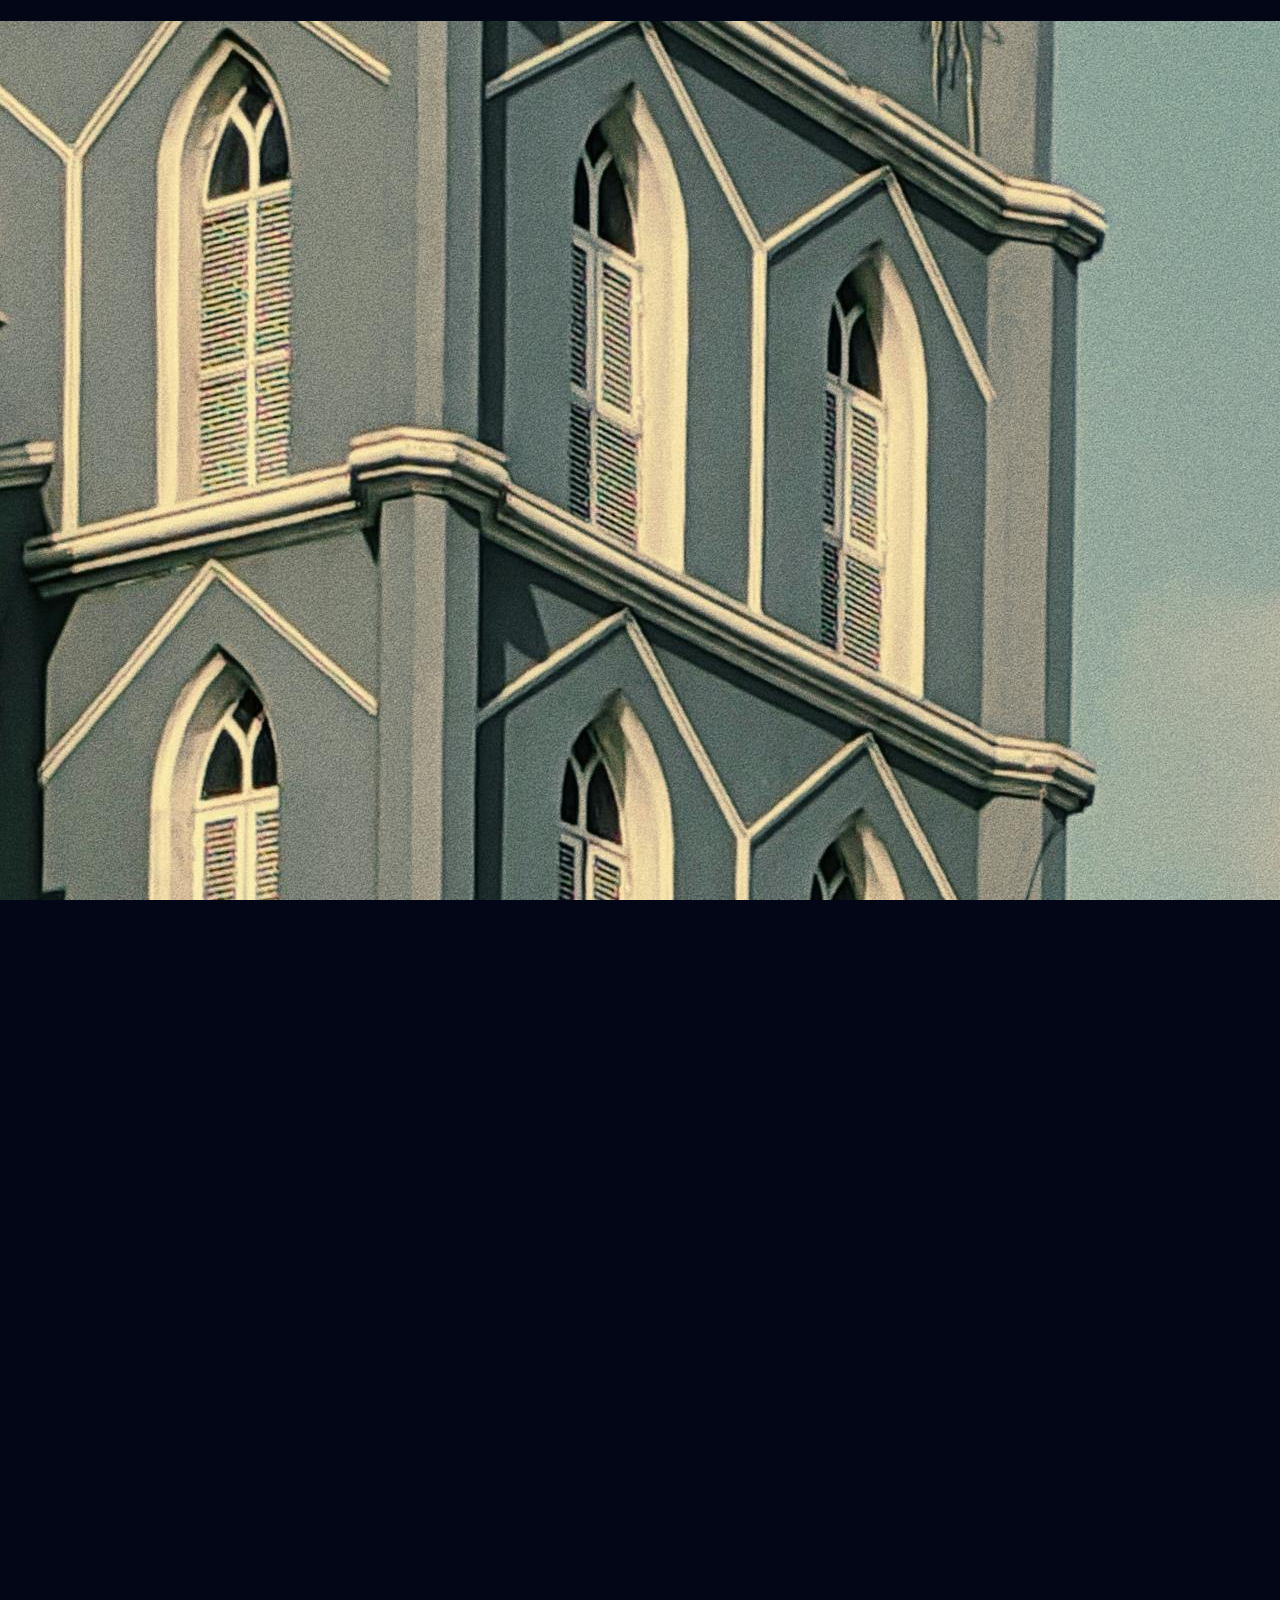
==== index.html @ f5478f6b "initial" ====
<!doctype html>
<html lang="en">
  <head>
    <meta charset="UTF-8" />
    <meta name="viewport" content="width=device-width, initial-scale=1.0" />
    <title>Lagos to Muncie and Back — The Builders Scholarship</title>
    <script src="https://aframe.io/releases/1.7.0/aframe.min.js"></script>
    <link rel="prefetch" href="portfolio/portfolio.html" />
    <link rel="prefetch" href="data.json" as="fetch" crossorigin="anonymous" />
    <link rel="stylesheet" href="home.css" />
  </head>
  <body>
    <div id="cloudTransition" class="cloud-transition" aria-hidden="true">
      <div class="cloud cloud-a"></div>
      <div class="cloud cloud-b"></div>
      <div class="cloud cloud-c"></div>
      <div class="cloud cloud-d"></div>
      <div class="cloud cloud-e"></div>
      <div class="cloud cloud-f"></div>
      <div class="transition-copy">
        <span>Crossing Into The Museum</span>
      </div>
    </div>

    <script>
      AFRAME.registerComponent("portal-interaction", {
        schema: {
          targetUrl: { type: "string", default: "portfolio/portfolio.html" },
          transitionSelector: { type: "string", default: "#cloudTransition" },
          ambientAudioSelector: { type: "string", default: "#ambientSound" },
        },

        init: function () {
          const el = this.el;

          this.isTransitioning = false;
          this.cloudTransition = document.querySelector(
            this.data.transitionSelector,
          );
          this.ambientAudio = document.querySelector(
            this.data.ambientAudioSelector,
          );

          this.hitbox = el.querySelector("#portalHitbox");
          this.borderPlane = el.querySelector("#portalBorderPlane");
          this.corePlane = el.querySelector("#portalCorePlane");
          this.imagePlane = el.querySelector("#portalImagePlane");

          this.prefetchMuseum();

          this.onMouseEnter = this.onMouseEnter.bind(this);
          this.onMouseLeave = this.onMouseLeave.bind(this);
          this.onClick = this.onClick.bind(this);

          if (this.hitbox) {
            this.hitbox.addEventListener("mouseenter", this.onMouseEnter);
            this.hitbox.addEventListener("mouseleave", this.onMouseLeave);
            this.hitbox.addEventListener("click", this.onClick);
          }

          el.addEventListener("click", this.onClick);
        },

        remove: function () {
          if (this.hitbox) {
            this.hitbox.removeEventListener("mouseenter", this.onMouseEnter);
            this.hitbox.removeEventListener("mouseleave", this.onMouseLeave);
            this.hitbox.removeEventListener("click", this.onClick);
          }

          this.el.removeEventListener("click", this.onClick);
        },

        prefetchMuseum: function () {
          fetch(this.data.targetUrl, { credentials: "same-origin" }).catch(
            () => {},
          );
          fetch("data.json", { credentials: "same-origin" }).catch(() => {});
        },

        onMouseEnter: function () {
          this.syncPortalHover(true);
        },

        onMouseLeave: function () {
          if (!this.isTransitioning) {
            this.syncPortalHover(false);
          }
        },

        onClick: function () {
          this.activatePortal();
        },

        syncPortalHover: function (isHovered) {
          this.el.setAttribute("scale", isHovered ? "1.06 1.06 1.06" : "1 1 1");

          if (this.imagePlane) {
            this.imagePlane.setAttribute(
              "material",
              "opacity",
              isHovered ? 0.82 : 0,
            );
          }

          if (this.corePlane) {
            this.corePlane.setAttribute(
              "material",
              "emissiveIntensity",
              isHovered ? 0.65 : 0.35,
            );
          }

          if (this.borderPlane) {
            this.borderPlane.setAttribute(
              "material",
              "emissiveIntensity",
              isHovered ? 0.75 : 0.35,
            );
          }
        },

        fadeAmbientOut: function (duration = 900) {
          if (!this.ambientAudio) {
            return;
          }

          const startVolume = this.ambientAudio.volume || 0.3;
          const startTime = performance.now();

          const step = (now) => {
            const progress = Math.min((now - startTime) / duration, 1);
            this.ambientAudio.volume = startVolume * (1 - progress);

            if (progress < 1) {
              requestAnimationFrame(step);
              return;
            }

            this.ambientAudio.pause();
          };

          requestAnimationFrame(step);
        },

        activatePortal: function () {
          if (this.isTransitioning) {
            return;
          }

          this.isTransitioning = true;
          this.syncPortalHover(true);
          this.el.setAttribute("animation__float", "pause");

          if (this.cloudTransition) {
            this.cloudTransition.classList.add("is-active");
          }

          this.fadeAmbientOut();

          setTimeout(() => {
            window.location.href = this.data.targetUrl;
          }, 3350);
        },
      });
    </script>

    <a-scene background="color: #020617" renderer="colorManagement: true">
      <a-assets>
        <img id="lagosPanorama" src="assets/images/sky1.jpg"  alt=""/>
        <img
          id="portalMuseumImage"
          src="assets/images/lagos-close-detail.jpg"
          crossorigin="anonymous"
         alt=""/>
        <audio
          id="ambientSound"
          src="assets/audio/ambient/dayOne.mp3"
          preload="auto"
          loop
        ></audio>
      </a-assets>

      <a-sky src="#lagosPanorama"></a-sky>

      <a-entity
        id="ambientEntity"
        sound="src: #ambientSound; autoplay: true; loop: true; volume: 0.3"
      ></a-entity>

      <a-light type="ambient" intensity="0.95" color="#d9efff"></a-light>
      <a-light
        type="directional"
        intensity="0.55"
        color="#9ad9ff"
        position="-2 4 1"
      ></a-light>

      <a-entity
        id="portalEntity"
        portal-interaction="targetUrl: portfolio/portfolio.html"
        position="0 2 -5"
        animation__float="property: position; from: 0 2 -3.5; to: 0 2.08 -3.5; dur: 3400; easing: easeInOutSine; dir: alternate; loop: true"
      >
        <a-plane
          id="portalBorderPlane"
          width="1.8"
          height="2.9"
          position="0 0 0.02"
          material="color: #9fe4ff; transparent: true; opacity: 0.12; emissive: #8fe8ff; emissiveIntensity: 0.35"
        ></a-plane>

        <a-plane
          id="portalCorePlane"
          width="1.46"
          height="2.54"
          position="0 0 0.05"
          material="color: #081a2a; transparent: true; opacity: 0.32; emissive: #67e8f9; emissiveIntensity: 0.35"
        ></a-plane>

        <a-plane
          id="portalImagePlane"
          width="1.3"
          height="2.35"
          position="0 0 0.07"
          material="src: #portalMuseumImage; shader: flat; transparent: true; opacity: 0; emissive: #cffafe; emissiveIntensity: 0.08"
        ></a-plane>

        <a-entity position="0 0 0.085" scale="1 1.28 1" rotation="0 0 0">
          <a-entity
            geometry="primitive: ring; radiusInner: 0.62; radiusOuter: 0.70"
            material="color: #7dd3fc; transparent: true; opacity: 0.35; side: double"
            animation__rippleScale1="property: scale; from: 0.92 0.92 0.92; to: 1.1 1.1 1.1; dur: 2800; easing: easeOutQuad; loop: true"
            animation__rippleOpacity1="property: material.opacity; from: 0.35; to: 0; dur: 2800; easing: easeOutQuad; loop: true"
          ></a-entity>

          <a-entity
            geometry="primitive: ring; radiusInner: 0.62; radiusOuter: 0.70"
            material="color: #7dd3fc; transparent: true; opacity: 0.35; side: double"
            animation__rippleScale2="property: scale; from: 0.92 0.92 0.92; to: 1.1 1.1 1.1; dur: 2800; easing: easeOutQuad; delay: 1200; loop: true"
            animation__rippleOpacity2="property: material.opacity; from: 0.35; to: 0; dur: 2800; easing: easeOutQuad; delay: 1200; loop: true"
          ></a-entity>
        </a-entity>

        <a-plane
          id="portalHitbox"
          class="clickable"
          width="1.3"
          height="2.35"
          position="0 0 0.06"
          material="transparent: true; opacity: 0.001"
        ></a-plane>

        <a-entity
          id="portalLabel3d"
          position="0 -1.85 0.12"
          scale="1.4 1.4 1.4"
        >
          <a-text
            value="Portfolio Museum"
            position="0 0 0"
            align="center"
            color="#ecfeff"
            width="2.9"
            lineHeight="55"
            material="emissive: #cffafe; emissiveIntensity: 0.6"
            shader="msdf"
            font="https://raw.githubusercontent.com/etiennepinchon/aframe-fonts/master/fonts/cormorantgaramond/CormorantGaramond-Regular.json"
            font-image="https://raw.githubusercontent.com/etiennepinchon/aframe-fonts/master/fonts/cormorantgaramond/CormorantGaramond-Regular.png"
          ></a-text>

          <a-text
            value="Enter Portal"
            position="0 -0.38 0"
            align="center"
            color="#cffafe"
            width="2.1"
            lineHeight="55"
            material="emissive: #cffafe; emissiveIntensity: 0.28"
            shader="msdf"
            font="https://raw.githubusercontent.com/etiennepinchon/aframe-fonts/master/fonts/cormorantgaramond/CormorantGaramond-Regular.json"
            font-image="https://raw.githubusercontent.com/etiennepinchon/aframe-fonts/master/fonts/cormorantgaramond/CormorantGaramond-Regular.png"
          ></a-text>
        </a-entity>
      </a-entity>

      <a-entity id="rig" position="0 0 2">
        <a-camera wasd-controls look-controls position="0 1.6 0">
          <a-cursor
            fuse="true"
            fuse-timeout="1100"
            color="#d4a24f"
            raycaster="objects: .clickable"
          ></a-cursor>
        </a-camera>
      </a-entity>
      <a-entity
        id="leftController"
        laser-controls="hand: left"
        raycaster="objects: .clickable; far: 12"
        line="color: #cffafe; opacity: 0.85"
      ></a-entity>

      <a-entity
        id="rightController"
        laser-controls="hand: right"
        raycaster="objects: .clickable; far: 12"
        line="color: #cffafe; opacity: 0.85"
      ></a-entity>
    </a-scene>
  </body>
</html>
---- home.css ----
@import url("https://fonts.googleapis.com/css2?family=Cormorant+Garamond:wght@400;500;600&family=DM+Mono:wght@400;500&display=swap");

:root {
  --portal-width: min(28vw, 250px);
  --portal-height: min(42vw, 420px);
  --portal-glow: rgba(120, 220, 255, 0.42);
  --portal-edge: rgba(255, 255, 255, 0.34);
  --portal-text: #ecfeff;
  --cloud-bg: rgba(6, 10, 18, 0.88);
}

html,
body {
  margin: 0;
  width: 100%;
  height: 100%;
  overflow: hidden;
  font-family: "DM Mono", monospace;
  background: #020617;
}

.portal-ui {
  position: fixed;
  left: 50%;
  top: 48%;
  z-index: 12;
  transform: translate(-50%, -50%);
  pointer-events: none;
  visibility: hidden;
  transition:
    opacity 240ms ease,
    transform 560ms ease;
}

.portal-ui.is-leaving {
  opacity: 0;
  transform: translate(-50%, -50%) scale(0.92);
}

.portal-button {
  position: relative;
  width: var(--portal-width);
  height: var(--portal-height);
  border: 1px solid var(--portal-edge);
  border-radius: 15px;
  background:
    radial-gradient(
      circle at 32% 18%,
      rgba(255, 255, 255, 0.38),
      transparent 18%
    ),
    radial-gradient(
      circle at 68% 72%,
      rgba(66, 153, 225, 0.24),
      transparent 26%
    ),
    linear-gradient(
      155deg,
      rgba(255, 255, 255, 0.24),
      rgba(255, 255, 255, 0.06) 34%,
      rgba(15, 23, 42, 0.22) 100%
    );
  box-shadow:
    0 0 0 1px rgba(255, 255, 255, 0.08) inset,
    0 20px 80px rgba(8, 145, 178, 0.22),
    0 0 120px var(--portal-glow);
  backdrop-filter: blur(18px) saturate(160%);
  -webkit-backdrop-filter: blur(18px) saturate(160%);
  cursor: pointer;
  pointer-events: auto;
  overflow: hidden;
  transform-style: preserve-3d;
  transition:
    transform 220ms ease,
    box-shadow 220ms ease,
    border-color 220ms ease;
  animation: portalFloat 3.4s ease-in-out infinite;
}

.portal-button::before,
.portal-button::after {
  content: "";
  position: absolute;
  inset: 8%;
  border-radius: 12px;
}

.portal-button::before {
  background:
    radial-gradient(
      circle at 30% 18%,
      rgba(255, 255, 255, 0.34),
      transparent 18%
    ),
    radial-gradient(
      circle at 68% 34%,
      rgba(103, 232, 249, 0.18),
      transparent 24%
    ),
    radial-gradient(
      circle at 52% 78%,
      rgba(56, 189, 248, 0.24),
      transparent 30%
    );
  filter: blur(2px);
  animation: liquidShift 6s linear infinite;
}

.portal-button::after {
  inset: 3.5%;
  border-radius: 12px;
  border: 1px solid rgba(255, 255, 255, 0.28);
  box-shadow:
    0 0 0 1px rgba(255, 255, 255, 0.08) inset,
    0 0 26px rgba(103, 232, 249, 0.32);
}

.portal-core {
  position: absolute;
  inset: 14%;
  display: grid;
  place-items: center;
  border-radius: 10px;
  background:
    radial-gradient(
      circle at 50% 18%,
      rgba(255, 255, 255, 0.24),
      transparent 18%
    ),
    radial-gradient(
      circle at 50% 50%,
      rgba(14, 165, 233, 0.2),
      transparent 48%
    ),
    rgba(8, 18, 34, 0.28);
  box-shadow:
    0 0 0 1px rgba(255, 255, 255, 0.1) inset,
    0 0 40px rgba(103, 232, 249, 0.22);
}

.portal-image {
  position: absolute;
  inset: 10%;
  border-radius: 10px;
  background-image: url("https://picsum.photos/420/720");
  background-position: center;
  background-size: cover;
  opacity: 0;
  transform: scale(0.94);
  filter: saturate(1.08) contrast(1.04);
  mix-blend-mode: screen;
  transition:
    opacity 220ms ease,
    transform 220ms ease;
}

.portal-ripple,
.portal-ripple::before,
.portal-ripple::after {
  position: absolute;
  inset: 0;
  border-radius: 15px;
}

.portal-ripple {
  border: 1px solid rgba(255, 255, 255, 0.18);
}

.portal-ripple::before,
.portal-ripple::after {
  content: "";
  border: 1px solid rgba(125, 211, 252, 0.3);
  animation: ripplePulse 2.8s ease-out infinite;
}

.portal-ripple::after {
  animation-delay: 1.2s;
}

.portal-label {
  position: absolute;
  left: 50%;
  top: calc(100% + 18px);
  transform: translateX(-50%);
  color: var(--portal-text);
  text-align: center;
  text-shadow: 0 8px 40px rgba(8, 145, 178, 0.4);
  pointer-events: none;
}

.portal-label strong {
  display: block;
  font-family: "Cormorant Garamond", serif;
  font-size: 1.4rem;
  font-weight: 500;
  letter-spacing: 0.04em;
}

.portal-label span {
  display: block;
  margin-top: 0.35rem;
  font-size: 0.74rem;
  letter-spacing: 0.22em;
  text-transform: uppercase;
  opacity: 0.78;
}

.portal-button.is-hovered {
  transform: scale(1.06);
  border-color: rgba(255, 255, 255, 0.48);
  box-shadow:
    0 0 0 1px rgba(255, 255, 255, 0.12) inset,
    0 26px 110px rgba(8, 145, 178, 0.34),
    0 0 160px rgba(125, 211, 252, 0.56);
}

.portal-button.is-hovered .portal-image {
  opacity: 0.8;
  transform: scale(1);
}

.portal-button.is-hovered .portal-core {
  background:
    linear-gradient(180deg, rgba(255, 255, 255, 0.16), rgba(8, 18, 34, 0.12)),
    rgba(8, 18, 34, 0.08);
}

.portal-button.is-active {
  transform: scale(0.97);
}

.cloud-transition {
  position: fixed;
  inset: 0;
  z-index: 20;
  opacity: 0;
  pointer-events: none;
  background:
    radial-gradient(
      circle at center,
      rgba(154, 227, 255, 0.06),
      transparent 30%
    ),
    linear-gradient(180deg, rgba(2, 6, 23, 0.12), var(--cloud-bg));
  transition: opacity 780ms ease;
}

.cloud-transition.is-active {
  opacity: 1;
}

.cloud {
  position: absolute;
  border-radius: 999px;
  background: radial-gradient(
    circle at 30% 40%,
    rgba(255, 255, 255, 0.92),
    rgba(208, 239, 255, 0.72) 50%,
    rgba(144, 205, 244, 0.12) 72%,
    transparent 78%
  );
  filter: blur(16px);
  transform: scale(0.2);
  opacity: 0;
}

.cloud-transition.is-active .cloud {
  opacity: 1;
  animation: cloudBurst 1.15s cubic-bezier(0.2, 0.8, 0.2, 1) forwards;
}

.cloud-a {
  left: 46%;
  top: 44%;
  width: 240px;
  height: 160px;
}

.cloud-b {
  left: 39%;
  top: 39%;
  width: 340px;
  height: 210px;
  animation-delay: 70ms;
}

.cloud-c {
  left: 52%;
  top: 40%;
  width: 320px;
  height: 210px;
  animation-delay: 100ms;
}

.cloud-d {
  left: 36%;
  top: 50%;
  width: 370px;
  height: 230px;
  animation-delay: 130ms;
}

.cloud-e {
  left: 51%;
  top: 52%;
  width: 390px;
  height: 240px;
  animation-delay: 170ms;
}

.cloud-f {
  left: 43%;
  top: 33%;
  width: 280px;
  height: 170px;
  animation-delay: 210ms;
}

.transition-copy {
  position: absolute;
  inset: auto 0 10%;
  text-align: center;
  color: rgba(244, 250, 255, 0.8);
  font-size: 0.72rem;
  letter-spacing: 0.24em;
  text-transform: uppercase;
  opacity: 0;
  transition: opacity 360ms ease 320ms;
}

.cloud-transition.is-active .transition-copy {
  opacity: 1;
}

@keyframes portalFloat {
  0%,
  100% {
    translate: 0 0;
  }
  50% {
    translate: 0 -10px;
  }
}

@keyframes liquidShift {
  0% {
    transform: rotate(0deg) scale(1);
  }
  50% {
    transform: rotate(180deg) scale(1.06);
  }
  100% {
    transform: rotate(360deg) scale(1);
  }
}

@keyframes ripplePulse {
  0% {
    transform: scale(0.72);
    opacity: 0.7;
  }
  100% {
    transform: scale(1.18);
    opacity: 0;
  }
}

@keyframes cloudBurst {
  0% {
    transform: translate3d(0, 0, 0) scale(0.2);
    opacity: 0;
  }
  20% {
    opacity: 0.95;
  }
  100% {
    transform: translate3d(
        calc(var(--tx, 0) * 1px),
        calc(var(--ty, 0) * 1px),
        0
      )
      scale(6);
    opacity: 0.94;
  }
}

.cloud-a {
  --tx: -8;
  --ty: -14;
}

.cloud-b {
  --tx: -38;
  --ty: -28;
}

.cloud-c {
  --tx: 36;
  --ty: -24;
}

.cloud-d {
  --tx: -44;
  --ty: 18;
}

.cloud-e {
  --tx: 42;
  --ty: 22;
}

.cloud-f {
  --tx: 6;
  --ty: -34;
}

@media (max-width: 900px) {
  :root {
    --portal-width: min(52vw, 220px);
    --portal-height: min(82vw, 360px);
  }

  .portal-label strong {
    font-size: 1.2rem;
  }
}
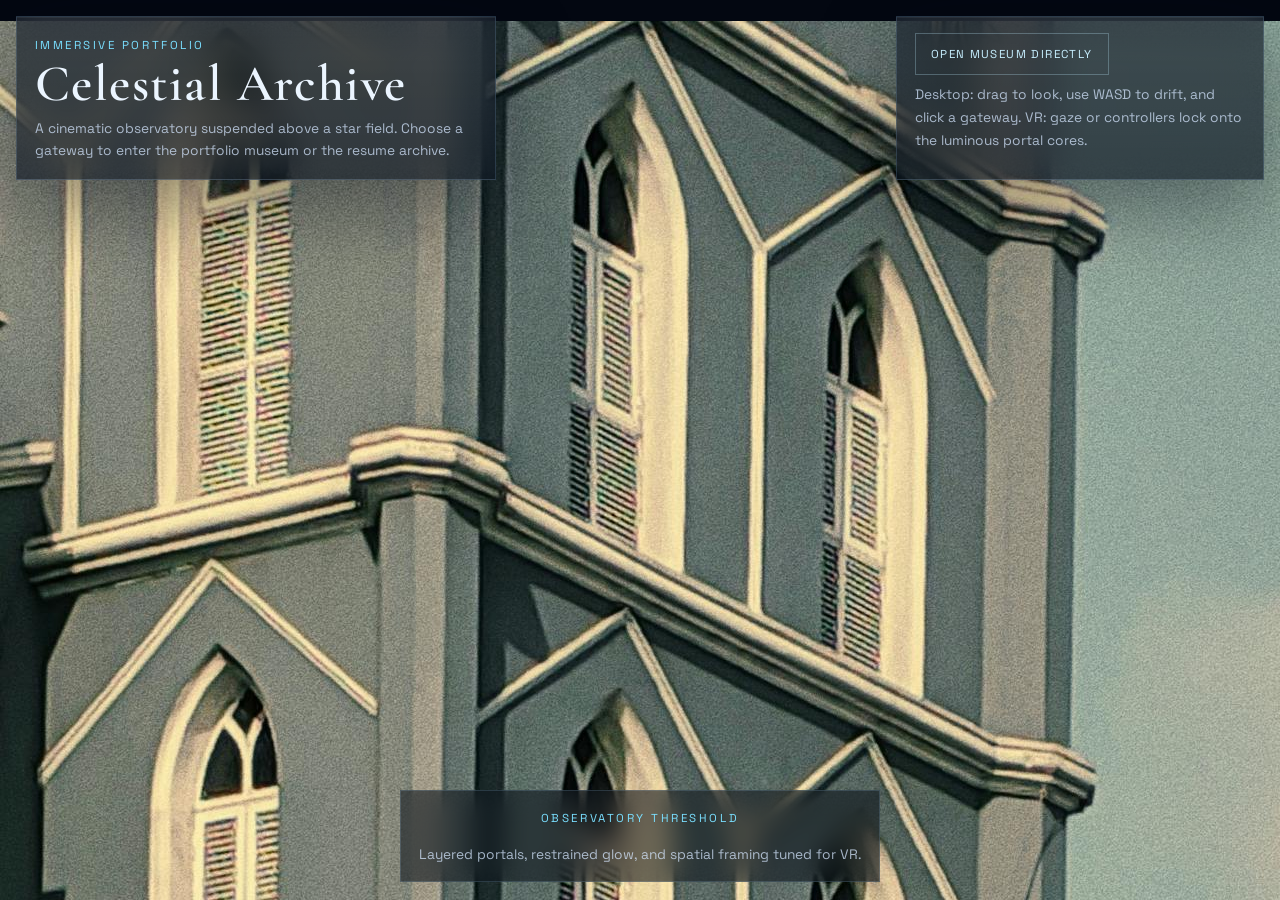
==== commit 02b0ada5: "second update" ====
--- a/index.html
+++ b/index.html
@@ -3,50 +3,83 @@
   <head>
     <meta charset="UTF-8" />
     <meta name="viewport" content="width=device-width, initial-scale=1.0" />
-    <title>Lagos to Muncie and Back — The Builders Scholarship</title>
+    <title>Celestial Archive Portal</title>
     <script src="https://aframe.io/releases/1.7.0/aframe.min.js"></script>
     <link rel="prefetch" href="portfolio/portfolio.html" />
+    <link rel="prefetch" href="resume/resume.html" />
     <link rel="prefetch" href="data.json" as="fetch" crossorigin="anonymous" />
+    <link
+      rel="prefetch"
+      href="resume/resume-data.json"
+      as="fetch"
+      crossorigin="anonymous"
+    />
     <link rel="stylesheet" href="home.css" />
   </head>
   <body>
-    <div id="cloudTransition" class="cloud-transition" aria-hidden="true">
-      <div class="cloud cloud-a"></div>
-      <div class="cloud cloud-b"></div>
-      <div class="cloud cloud-c"></div>
-      <div class="cloud cloud-d"></div>
-      <div class="cloud cloud-e"></div>
-      <div class="cloud cloud-f"></div>
-      <div class="transition-copy">
-        <span>Crossing Into The Museum</span>
+    <div id="nebulaTransition" class="nebula-transition" aria-hidden="true">
+      <div class="nebula-cloud cloud-a"></div>
+      <div class="nebula-cloud cloud-b"></div>
+      <div class="nebula-cloud cloud-c"></div>
+      <div class="nebula-cloud cloud-d"></div>
+      <div class="nebula-cloud cloud-e"></div>
+      <div class="nebula-copy">
+        <span>Threshold Engaged</span>
+        <p>Crossing into the archive.</p>
       </div>
+    </div>
+
+    <div class="hud">
+      <div class="glass-panel brand-panel">
+        <span class="eyebrow">Immersive Portfolio</span>
+        <h1>Celestial Archive</h1>
+        <p>
+          A cinematic observatory suspended above a star field. Choose a
+          gateway to enter the portfolio museum or the resume archive.
+        </p>
+      </div>
+
+      <div class="glass-panel guide-panel">
+        <a class="ghost-link" href="portfolio/portfolio.html">Open museum directly</a>
+        <p>
+          Desktop: drag to look, use WASD to drift, and click a gateway. VR:
+          gaze or controllers lock onto the luminous portal cores.
+        </p>
+      </div>
+    </div>
+
+    <div class="scene-note">
+      <span class="eyebrow">Observatory Threshold</span>
+      <p>Layered portals, restrained glow, and spatial framing tuned for VR.</p>
     </div>
 
     <script>
       AFRAME.registerComponent("portal-interaction", {
         schema: {
-          targetUrl: { type: "string", default: "portfolio/portfolio.html" },
-          transitionSelector: { type: "string", default: "#cloudTransition" },
+          targetUrl: { type: "string" },
+          transitionSelector: { type: "string", default: "#nebulaTransition" },
           ambientAudioSelector: { type: "string", default: "#ambientSound" },
         },
 
         init: function () {
-          const el = this.el;
-
           this.isTransitioning = false;
-          this.cloudTransition = document.querySelector(
-            this.data.transitionSelector,
-          );
+          this.transitionEl = document.querySelector(this.data.transitionSelector);
           this.ambientAudio = document.querySelector(
             this.data.ambientAudioSelector,
           );
-
-          this.hitbox = el.querySelector("#portalHitbox");
-          this.borderPlane = el.querySelector("#portalBorderPlane");
-          this.corePlane = el.querySelector("#portalCorePlane");
-          this.imagePlane = el.querySelector("#portalImagePlane");
-
-          this.prefetchMuseum();
+          this.basePosition = AFRAME.utils.coordinates.parse(
+            this.el.getAttribute("position"),
+          );
+
+          this.hitbox = this.el.querySelector(".portal-hitbox");
+          this.preview = this.el.querySelector(".portal-preview");
+          this.cores = [...this.el.querySelectorAll(".portal-core")];
+          this.veils = [...this.el.querySelectorAll(".portal-veil")];
+          this.rims = [...this.el.querySelectorAll(".portal-rim")];
+          this.captions = [...this.el.querySelectorAll(".portal-caption")];
+          this.lights = [...this.el.querySelectorAll(".portal-light")];
+
+          this.prefetchTarget();
 
           this.onMouseEnter = this.onMouseEnter.bind(this);
           this.onMouseLeave = this.onMouseLeave.bind(this);
@@ -58,7 +91,7 @@
             this.hitbox.addEventListener("click", this.onClick);
           }
 
-          el.addEventListener("click", this.onClick);
+          this.el.addEventListener("click", this.onClick);
         },
 
         remove: function () {
@@ -71,20 +104,26 @@
           this.el.removeEventListener("click", this.onClick);
         },
 
-        prefetchMuseum: function () {
-          fetch(this.data.targetUrl, { credentials: "same-origin" }).catch(
-            () => {},
-          );
+        prefetchTarget: function () {
+          if (this.data.targetUrl) {
+            fetch(this.data.targetUrl, { credentials: "same-origin" }).catch(
+              () => {},
+            );
+          }
+
           fetch("data.json", { credentials: "same-origin" }).catch(() => {});
+          fetch("resume/resume-data.json", {
+            credentials: "same-origin",
+          }).catch(() => {});
         },
 
         onMouseEnter: function () {
-          this.syncPortalHover(true);
+          this.syncPortalState("hover");
         },
 
         onMouseLeave: function () {
           if (!this.isTransitioning) {
-            this.syncPortalHover(false);
+            this.syncPortalState("default");
           }
         },
 
@@ -92,40 +131,85 @@
           this.activatePortal();
         },
 
-        syncPortalHover: function (isHovered) {
-          this.el.setAttribute("scale", isHovered ? "1.06 1.06 1.06" : "1 1 1");
-
-          if (this.imagePlane) {
-            this.imagePlane.setAttribute(
-              "material",
-              "opacity",
-              isHovered ? 0.82 : 0,
-            );
-          }
-
-          if (this.corePlane) {
-            this.corePlane.setAttribute(
-              "material",
-              "emissiveIntensity",
-              isHovered ? 0.65 : 0.35,
-            );
-          }
-
-          if (this.borderPlane) {
-            this.borderPlane.setAttribute(
-              "material",
-              "emissiveIntensity",
-              isHovered ? 0.75 : 0.35,
-            );
-          }
-        },
-
-        fadeAmbientOut: function (duration = 900) {
+        setMaterialProps: function (elements, props) {
+          elements.forEach((el) => {
+            Object.entries(props).forEach(([key, value]) => {
+              el.setAttribute("material", key, value);
+            });
+          });
+        },
+
+        setTextColor: function (elements, color) {
+          elements.forEach((el) => {
+            el.setAttribute("color", color);
+          });
+        },
+
+        animatePortalLift: function (lift, scale) {
+          const targetPosition = `${this.basePosition.x} ${this.basePosition.y + lift} ${this.basePosition.z}`;
+          this.el.setAttribute(
+            "animation__hoverpos",
+            `property: position; to: ${targetPosition}; dur: 420; easing: easeInOutCubic`,
+          );
+          this.el.setAttribute(
+            "animation__hoverscale",
+            `property: scale; to: ${scale}; dur: 420; easing: easeInOutCubic`,
+          );
+        },
+
+        syncPortalState: function (state) {
+          if (state === "hover") {
+            this.animatePortalLift(0.08, "1.035 1.035 1.035");
+            this.setMaterialProps(this.cores, {
+              emissiveIntensity: 0.62,
+              opacity: 0.82,
+            });
+            this.setMaterialProps(this.veils, {
+              opacity: 0.18,
+              emissiveIntensity: 0.68,
+            });
+            this.setMaterialProps(this.rims, {
+              emissiveIntensity: 0.92,
+              opacity: 0.76,
+            });
+            this.lights.forEach((light) => {
+              light.setAttribute("intensity", 1.1);
+            });
+            this.setTextColor(this.captions, "#f5fbff");
+            if (this.preview) {
+              this.preview.setAttribute("material", "opacity", 0.46);
+            }
+            return;
+          }
+
+          this.animatePortalLift(0, "1 1 1");
+          this.setMaterialProps(this.cores, {
+            emissiveIntensity: 0.34,
+            opacity: 0.68,
+          });
+          this.setMaterialProps(this.veils, {
+            opacity: 0.1,
+            emissiveIntensity: 0.38,
+          });
+          this.setMaterialProps(this.rims, {
+            emissiveIntensity: 0.46,
+            opacity: 0.42,
+          });
+          this.lights.forEach((light) => {
+            light.setAttribute("intensity", 0.7);
+          });
+          this.setTextColor(this.captions, "#d8ebff");
+          if (this.preview) {
+            this.preview.setAttribute("material", "opacity", 0.18);
+          }
+        },
+
+        fadeAmbientOut: function (duration = 950) {
           if (!this.ambientAudio) {
             return;
           }
 
-          const startVolume = this.ambientAudio.volume || 0.3;
+          const startVolume = this.ambientAudio.volume || 0.24;
           const startTime = performance.now();
 
           const step = (now) => {
@@ -144,35 +228,51 @@
         },
 
         activatePortal: function () {
-          if (this.isTransitioning) {
+          if (this.isTransitioning || !this.data.targetUrl) {
             return;
           }
 
           this.isTransitioning = true;
-          this.syncPortalHover(true);
+          this.syncPortalState("hover");
           this.el.setAttribute("animation__float", "pause");
-
-          if (this.cloudTransition) {
-            this.cloudTransition.classList.add("is-active");
+          this.el.setAttribute(
+            "animation__engage",
+            "property: scale; to: 0.985 0.985 0.985; dur: 180; dir: alternate; loop: 1; easing: easeInOutCubic",
+          );
+
+          if (this.transitionEl) {
+            this.transitionEl.classList.add("is-active");
           }
 
           this.fadeAmbientOut();
 
-          setTimeout(() => {
+          window.setTimeout(() => {
             window.location.href = this.data.targetUrl;
-          }, 3350);
+          }, 2300);
         },
       });
     </script>
 
-    <a-scene background="color: #020617" renderer="colorManagement: true">
+    <a-scene
+      background="color: #030711"
+      fog="type: exponential; color: #04101d; density: 0.018"
+      renderer="colorManagement: true; physicallyCorrectLights: true"
+      vr-mode-ui="enabled: true"
+    >
       <a-assets>
-        <img id="lagosPanorama" src="assets/images/sky1.jpg"  alt=""/>
+        <img id="lagosPanorama" src="assets/images/sky1.jpg" alt="" />
         <img
           id="portalMuseumImage"
           src="assets/images/lagos-close-detail.jpg"
           crossorigin="anonymous"
-         alt=""/>
+          alt=""
+        />
+        <img
+          id="portalResumeImage"
+          src="assets/images/ball-state-bell-tower-sky-view.jpg"
+          crossorigin="anonymous"
+          alt=""
+        />
         <audio
           id="ambientSound"
           src="assets/audio/ambient/dayOne.mp3"
@@ -181,131 +281,449 @@
         ></audio>
       </a-assets>
 
-      <a-sky src="#lagosPanorama"></a-sky>
+      <a-sky src="#lagosPanorama" rotation="0 -90 0"></a-sky>
 
       <a-entity
-        id="ambientEntity"
-        sound="src: #ambientSound; autoplay: true; loop: true; volume: 0.3"
+        sound="src: #ambientSound; autoplay: true; loop: true; volume: 0.24"
       ></a-entity>
 
-      <a-light type="ambient" intensity="0.95" color="#d9efff"></a-light>
+      <a-light type="ambient" intensity="0.42" color="#cadfff"></a-light>
       <a-light
         type="directional"
-        intensity="0.55"
-        color="#9ad9ff"
-        position="-2 4 1"
+        intensity="0.48"
+        color="#86cfff"
+        position="-4 7 2"
       ></a-light>
+      <a-light
+        type="directional"
+        intensity="0.22"
+        color="#7f8cff"
+        position="4 3 -4"
+      ></a-light>
+
+      <a-entity id="gatewayStage">
+        <a-cylinder
+          position="0 -0.26 -6"
+          radius="6.8"
+          height="0.4"
+          color="#050c15"
+          material="metalness: 0.18; roughness: 0.74"
+        ></a-cylinder>
+
+        <a-cylinder
+          position="0 -0.1 -6"
+          radius="5.15"
+          height="0.08"
+          color="#091321"
+          material="emissive: #0a2134; emissiveIntensity: 0.18"
+        ></a-cylinder>
+
+        <a-ring
+          position="0 -0.05 -6"
+          rotation="-90 0 0"
+          radius-inner="3.95"
+          radius-outer="4.65"
+          color="#071120"
+          material="emissive: #3cbcff; emissiveIntensity: 0.32; opacity: 0.86; transparent: true"
+        ></a-ring>
+
+        <a-ring
+          position="0 0.01 -6"
+          rotation="-90 0 0"
+          radius-inner="2.42"
+          radius-outer="2.54"
+          color="#a9e8ff"
+          material="emissive: #7adfff; emissiveIntensity: 0.6; opacity: 0.8; transparent: true"
+        ></a-ring>
+
+        <a-box
+          position="0 2.8 -8.4"
+          width="7.4"
+          height="6.3"
+          depth="0.35"
+          color="#050d16"
+          material="opacity: 0.56; transparent: true; emissive: #061322; emissiveIntensity: 0.16"
+        ></a-box>
+
+        <a-entity
+          geometry="primitive: torus; radius: 2.8; radiusTubular: 0.045"
+          position="0 2.95 -8.1"
+          scale="1 1.28 1"
+          rotation="0 0 90"
+          material="color: #9ae8ff; emissive: #6ed8ff; emissiveIntensity: 0.46; opacity: 0.42; transparent: true"
+          animation="property: rotation; to: 0 0 450; dur: 30000; loop: true; easing: linear"
+        ></a-entity>
+
+        <a-entity
+          geometry="primitive: torus; radius: 3.36; radiusTubular: 0.016"
+          position="0 2.95 -8.25"
+          scale="1 1.38 1"
+          rotation="0 0 90"
+          material="color: #d8f3ff; emissive: #b1edff; emissiveIntensity: 0.25; opacity: 0.2; transparent: true"
+        ></a-entity>
+
+        <a-box
+          position="-4.65 2.1 -6.9"
+          width="0.24"
+          height="4.2"
+          depth="0.24"
+          color="#0a1422"
+          material="emissive: #15324d; emissiveIntensity: 0.2"
+        ></a-box>
+        <a-box
+          position="4.65 2.1 -6.9"
+          width="0.24"
+          height="4.2"
+          depth="0.24"
+          color="#0a1422"
+          material="emissive: #15324d; emissiveIntensity: 0.2"
+        ></a-box>
+
+        <a-box
+          position="-4.65 4.35 -6.9"
+          width="0.4"
+          height="0.16"
+          depth="0.4"
+          color="#b4eeff"
+          material="emissive: #7adfff; emissiveIntensity: 0.92"
+        ></a-box>
+        <a-box
+          position="4.65 4.35 -6.9"
+          width="0.4"
+          height="0.16"
+          depth="0.4"
+          color="#d6e8ff"
+          material="emissive: #96b3ff; emissiveIntensity: 0.68"
+        ></a-box>
+
+        <a-plane
+          position="0 0.02 -6"
+          rotation="-90 0 0"
+          width="1.1"
+          height="7.8"
+          color="#08121e"
+          material="emissive: #0d2f4f; emissiveIntensity: 0.42; opacity: 0.84; transparent: true"
+        ></a-plane>
+
+        <a-plane
+          position="0 0.03 -6"
+          rotation="-90 0 0"
+          width="0.12"
+          height="7.8"
+          color="#c7efff"
+          material="emissive: #7adfff; emissiveIntensity: 0.86; opacity: 0.86; transparent: true"
+        ></a-plane>
+      </a-entity>
 
       <a-entity
-        id="portalEntity"
+        id="portfolioPortal"
         portal-interaction="targetUrl: portfolio/portfolio.html"
-        position="0 2 -5"
-        animation__float="property: position; from: 0 2 -3.5; to: 0 2.08 -3.5; dur: 3400; easing: easeInOutSine; dir: alternate; loop: true"
+        position="-1.85 2.05 -5.55"
+        rotation="0 7 0"
+        animation__float="property: position; from: -1.85 2.01 -5.55; to: -1.85 2.09 -5.55; dur: 4200; easing: easeInOutSine; dir: alternate; loop: true"
       >
-        <a-plane
-          id="portalBorderPlane"
-          width="1.8"
-          height="2.9"
-          position="0 0 0.02"
-          material="color: #9fe4ff; transparent: true; opacity: 0.12; emissive: #8fe8ff; emissiveIntensity: 0.35"
-        ></a-plane>
-
-        <a-plane
-          id="portalCorePlane"
-          width="1.46"
+        <a-cylinder
+          position="0 -1.46 0"
+          radius="0.84"
+          height="0.22"
+          color="#08111d"
+          material="emissive: #16324f; emissiveIntensity: 0.26"
+        ></a-cylinder>
+
+        <a-box
+          position="0 0 0"
+          width="1.9"
+          height="3.22"
+          depth="0.22"
+          color="#07101a"
+          material="opacity: 0.52; transparent: true; emissive: #071a2a; emissiveIntensity: 0.18"
+        ></a-box>
+
+        <a-box
+          position="-0.92 0 0.12"
+          width="0.08"
+          height="3.12"
+          depth="0.3"
+          color="#c9f4ff"
+          material="emissive: #6ed8ff; emissiveIntensity: 0.46; opacity: 0.82; transparent: true"
+        ></a-box>
+        <a-box
+          position="0.92 0 0.12"
+          width="0.08"
+          height="3.12"
+          depth="0.3"
+          color="#c9f4ff"
+          material="emissive: #6ed8ff; emissiveIntensity: 0.46; opacity: 0.82; transparent: true"
+        ></a-box>
+
+        <a-entity
+          class="portal-rim"
+          geometry="primitive: torus; radius: 1.14; radiusTubular: 0.038"
+          position="0 0 0.18"
+          scale="0.74 1.21 0.74"
+          rotation="0 0 90"
+          material="color: #84ddff; emissive: #6ed8ff; emissiveIntensity: 0.46; opacity: 0.42; transparent: true"
+        ></a-entity>
+
+        <a-entity
+          class="portal-rim"
+          geometry="primitive: torus; radius: 1.34; radiusTubular: 0.016"
+          position="0 0 0.14"
+          scale="0.76 1.34 0.76"
+          rotation="0 0 90"
+          material="color: #d1f3ff; emissive: #b3ebff; emissiveIntensity: 0.28; opacity: 0.2; transparent: true"
+          animation="property: rotation; to: 0 0 450; dur: 24000; loop: true; easing: linear"
+        ></a-entity>
+
+        <a-plane
+          class="portal-core"
+          width="1.34"
           height="2.54"
-          position="0 0 0.05"
-          material="color: #081a2a; transparent: true; opacity: 0.32; emissive: #67e8f9; emissiveIntensity: 0.35"
-        ></a-plane>
-
-        <a-plane
-          id="portalImagePlane"
-          width="1.3"
-          height="2.35"
           position="0 0 0.07"
-          material="src: #portalMuseumImage; shader: flat; transparent: true; opacity: 0; emissive: #cffafe; emissiveIntensity: 0.08"
-        ></a-plane>
-
-        <a-entity position="0 0 0.085" scale="1 1.28 1" rotation="0 0 0">
-          <a-entity
-            geometry="primitive: ring; radiusInner: 0.62; radiusOuter: 0.70"
-            material="color: #7dd3fc; transparent: true; opacity: 0.35; side: double"
-            animation__rippleScale1="property: scale; from: 0.92 0.92 0.92; to: 1.1 1.1 1.1; dur: 2800; easing: easeOutQuad; loop: true"
-            animation__rippleOpacity1="property: material.opacity; from: 0.35; to: 0; dur: 2800; easing: easeOutQuad; loop: true"
-          ></a-entity>
-
-          <a-entity
-            geometry="primitive: ring; radiusInner: 0.62; radiusOuter: 0.70"
-            material="color: #7dd3fc; transparent: true; opacity: 0.35; side: double"
-            animation__rippleScale2="property: scale; from: 0.92 0.92 0.92; to: 1.1 1.1 1.1; dur: 2800; easing: easeOutQuad; delay: 1200; loop: true"
-            animation__rippleOpacity2="property: material.opacity; from: 0.35; to: 0; dur: 2800; easing: easeOutQuad; delay: 1200; loop: true"
-          ></a-entity>
+          material="color: #06111d; transparent: true; opacity: 0.68; emissive: #15324f; emissiveIntensity: 0.34"
+        ></a-plane>
+
+        <a-plane
+          class="portal-veil"
+          width="1.22"
+          height="2.34"
+          position="0 0 0.1"
+          material="color: #87e3ff; transparent: true; opacity: 0.1; emissive: #6ed8ff; emissiveIntensity: 0.38"
+          animation="property: rotation; to: 0 0 3; dur: 4600; easing: easeInOutSine; dir: alternate; loop: true"
+        ></a-plane>
+
+        <a-plane
+          class="portal-preview"
+          width="1.18"
+          height="2.18"
+          position="0 0 0.11"
+          material="src: #portalMuseumImage; shader: flat; transparent: true; opacity: 0.18"
+        ></a-plane>
+
+        <a-entity position="0 0 0.16">
+          <a-ring
+            class="portal-rim"
+            radius-inner="0.44"
+            radius-outer="0.52"
+            color="#9ce6ff"
+            material="transparent: true; opacity: 0.28; emissive: #7adfff; emissiveIntensity: 0.4"
+            animation="property: scale; from: 0.72 1.02 1; to: 1.06 1.22 1; dur: 3200; easing: easeOutQuad; loop: true"
+          ></a-ring>
+          <a-ring
+            class="portal-rim"
+            radius-inner="0.44"
+            radius-outer="0.52"
+            color="#9ce6ff"
+            material="transparent: true; opacity: 0.24; emissive: #7adfff; emissiveIntensity: 0.34"
+            animation="property: scale; from: 0.72 1.02 1; to: 1.06 1.22 1; dur: 3200; easing: easeOutQuad; delay: 1400; loop: true"
+          ></a-ring>
         </a-entity>
 
         <a-plane
-          id="portalHitbox"
-          class="clickable"
-          width="1.3"
-          height="2.35"
-          position="0 0 0.06"
+          class="portal-hitbox clickable"
+          width="1.2"
+          height="2.16"
+          position="0 0 0.12"
           material="transparent: true; opacity: 0.001"
         ></a-plane>
 
+        <a-light
+          class="portal-light"
+          type="point"
+          color="#75dbff"
+          intensity="0.7"
+          distance="7"
+          position="0 0.6 1.4"
+        ></a-light>
+
+        <a-text
+          class="portal-caption"
+          value="Portfolio Museum"
+          position="0 -2.02 0.16"
+          align="center"
+          color="#d8ebff"
+          width="3.35"
+          material="emissive: #b9efff; emissiveIntensity: 0.44"
+          shader="msdf"
+          font="https://raw.githubusercontent.com/etiennepinchon/aframe-fonts/master/fonts/cormorantgaramond/CormorantGaramond-Regular.json"
+          font-image="https://raw.githubusercontent.com/etiennepinchon/aframe-fonts/master/fonts/cormorantgaramond/CormorantGaramond-Regular.png"
+        ></a-text>
+
+        <a-text
+          class="portal-caption"
+          value="Curated work in a luminous gallery"
+          position="0 -2.34 0.16"
+          align="center"
+          color="#b9d8f1"
+          width="2.56"
+        ></a-text>
+      </a-entity>
+
+      <a-entity
+        id="resumePortal"
+        portal-interaction="targetUrl: resume/resume.html"
+        position="1.85 2.05 -5.55"
+        rotation="0 -7 0"
+        animation__float="property: position; from: 1.85 2.01 -5.55; to: 1.85 2.09 -5.55; dur: 4200; easing: easeInOutSine; dir: alternate; loop: true; delay: 520"
+      >
+        <a-cylinder
+          position="0 -1.46 0"
+          radius="0.84"
+          height="0.22"
+          color="#08111d"
+          material="emissive: #2a2f56; emissiveIntensity: 0.26"
+        ></a-cylinder>
+
+        <a-box
+          position="0 0 0"
+          width="1.9"
+          height="3.22"
+          depth="0.22"
+          color="#08101c"
+          material="opacity: 0.52; transparent: true; emissive: #101833; emissiveIntensity: 0.18"
+        ></a-box>
+
+        <a-box
+          position="-0.92 0 0.12"
+          width="0.08"
+          height="3.12"
+          depth="0.3"
+          color="#e0ebff"
+          material="emissive: #9bb0ff; emissiveIntensity: 0.38; opacity: 0.82; transparent: true"
+        ></a-box>
+        <a-box
+          position="0.92 0 0.12"
+          width="0.08"
+          height="3.12"
+          depth="0.3"
+          color="#e0ebff"
+          material="emissive: #9bb0ff; emissiveIntensity: 0.38; opacity: 0.82; transparent: true"
+        ></a-box>
+
         <a-entity
-          id="portalLabel3d"
-          position="0 -1.85 0.12"
-          scale="1.4 1.4 1.4"
-        >
-          <a-text
-            value="Portfolio Museum"
-            position="0 0 0"
-            align="center"
-            color="#ecfeff"
-            width="2.9"
-            lineHeight="55"
-            material="emissive: #cffafe; emissiveIntensity: 0.6"
-            shader="msdf"
-            font="https://raw.githubusercontent.com/etiennepinchon/aframe-fonts/master/fonts/cormorantgaramond/CormorantGaramond-Regular.json"
-            font-image="https://raw.githubusercontent.com/etiennepinchon/aframe-fonts/master/fonts/cormorantgaramond/CormorantGaramond-Regular.png"
-          ></a-text>
-
-          <a-text
-            value="Enter Portal"
-            position="0 -0.38 0"
-            align="center"
-            color="#cffafe"
-            width="2.1"
-            lineHeight="55"
-            material="emissive: #cffafe; emissiveIntensity: 0.28"
-            shader="msdf"
-            font="https://raw.githubusercontent.com/etiennepinchon/aframe-fonts/master/fonts/cormorantgaramond/CormorantGaramond-Regular.json"
-            font-image="https://raw.githubusercontent.com/etiennepinchon/aframe-fonts/master/fonts/cormorantgaramond/CormorantGaramond-Regular.png"
-          ></a-text>
+          class="portal-rim"
+          geometry="primitive: torus; radius: 1.14; radiusTubular: 0.038"
+          position="0 0 0.18"
+          scale="0.74 1.21 0.74"
+          rotation="0 0 90"
+          material="color: #b0c4ff; emissive: #90a8ff; emissiveIntensity: 0.46; opacity: 0.42; transparent: true"
+        ></a-entity>
+
+        <a-entity
+          class="portal-rim"
+          geometry="primitive: torus; radius: 1.34; radiusTubular: 0.016"
+          position="0 0 0.14"
+          scale="0.76 1.34 0.76"
+          rotation="0 0 90"
+          material="color: #e2ecff; emissive: #b7c6ff; emissiveIntensity: 0.24; opacity: 0.18; transparent: true"
+          animation="property: rotation; to: 0 0 450; dur: 26000; loop: true; easing: linear"
+        ></a-entity>
+
+        <a-plane
+          class="portal-core"
+          width="1.34"
+          height="2.54"
+          position="0 0 0.07"
+          material="color: #070f1d; transparent: true; opacity: 0.68; emissive: #242f57; emissiveIntensity: 0.34"
+        ></a-plane>
+
+        <a-plane
+          class="portal-veil"
+          width="1.22"
+          height="2.34"
+          position="0 0 0.1"
+          material="color: #b6c7ff; transparent: true; opacity: 0.1; emissive: #96a9ff; emissiveIntensity: 0.38"
+          animation="property: rotation; to: 0 0 -3; dur: 4600; easing: easeInOutSine; dir: alternate; loop: true"
+        ></a-plane>
+
+        <a-plane
+          class="portal-preview"
+          width="1.18"
+          height="2.18"
+          position="0 0 0.11"
+          material="src: #portalResumeImage; shader: flat; transparent: true; opacity: 0.18"
+        ></a-plane>
+
+        <a-entity position="0 0 0.16">
+          <a-ring
+            class="portal-rim"
+            radius-inner="0.44"
+            radius-outer="0.52"
+            color="#c8d6ff"
+            material="transparent: true; opacity: 0.26; emissive: #a3b5ff; emissiveIntensity: 0.38"
+            animation="property: scale; from: 0.72 1.02 1; to: 1.06 1.22 1; dur: 3400; easing: easeOutQuad; loop: true"
+          ></a-ring>
+          <a-ring
+            class="portal-rim"
+            radius-inner="0.44"
+            radius-outer="0.52"
+            color="#c8d6ff"
+            material="transparent: true; opacity: 0.22; emissive: #a3b5ff; emissiveIntensity: 0.32"
+            animation="property: scale; from: 0.72 1.02 1; to: 1.06 1.22 1; dur: 3400; easing: easeOutQuad; delay: 1500; loop: true"
+          ></a-ring>
         </a-entity>
+
+        <a-plane
+          class="portal-hitbox clickable"
+          width="1.2"
+          height="2.16"
+          position="0 0 0.12"
+          material="transparent: true; opacity: 0.001"
+        ></a-plane>
+
+        <a-light
+          class="portal-light"
+          type="point"
+          color="#99adff"
+          intensity="0.7"
+          distance="7"
+          position="0 0.6 1.4"
+        ></a-light>
+
+        <a-text
+          class="portal-caption"
+          value="Resume Archive"
+          position="0 -2.02 0.16"
+          align="center"
+          color="#d8ebff"
+          width="3.35"
+          material="emissive: #dce7ff; emissiveIntensity: 0.32"
+          shader="msdf"
+          font="https://raw.githubusercontent.com/etiennepinchon/aframe-fonts/master/fonts/cormorantgaramond/CormorantGaramond-Regular.json"
+          font-image="https://raw.githubusercontent.com/etiennepinchon/aframe-fonts/master/fonts/cormorantgaramond/CormorantGaramond-Regular.png"
+        ></a-text>
+
+        <a-text
+          class="portal-caption"
+          value="An immersive professional timeline"
+          position="0 -2.34 0.16"
+          align="center"
+          color="#b9d8f1"
+          width="2.56"
+        ></a-text>
       </a-entity>
 
-      <a-entity id="rig" position="0 0 2">
+      <a-entity id="rig" position="0 0 1.4">
         <a-camera wasd-controls look-controls position="0 1.6 0">
           <a-cursor
             fuse="true"
-            fuse-timeout="1100"
-            color="#d4a24f"
+            fuse-timeout="1050"
+            color="#9de7ff"
             raycaster="objects: .clickable"
           ></a-cursor>
         </a-camera>
       </a-entity>
+
       <a-entity
-        id="leftController"
         laser-controls="hand: left"
-        raycaster="objects: .clickable; far: 12"
-        line="color: #cffafe; opacity: 0.85"
+        raycaster="objects: .clickable; far: 14"
+        line="color: #c7efff; opacity: 0.75"
       ></a-entity>
 
       <a-entity
-        id="rightController"
         laser-controls="hand: right"
-        raycaster="objects: .clickable; far: 12"
-        line="color: #cffafe; opacity: 0.85"
+        raycaster="objects: .clickable; far: 14"
+        line="color: #c7efff; opacity: 0.75"
       ></a-entity>
     </a-scene>
   </body>
--- a/home.css
+++ b/home.css
@@ -1,12 +1,19 @@
-@import url("https://fonts.googleapis.com/css2?family=Cormorant+Garamond:wght@400;500;600&family=DM+Mono:wght@400;500&display=swap");
+@import url("https://fonts.googleapis.com/css2?family=Cormorant+Garamond:wght@500;600&family=Space+Grotesk:wght@400;500;600&display=swap");
 
 :root {
-  --portal-width: min(28vw, 250px);
-  --portal-height: min(42vw, 420px);
-  --portal-glow: rgba(120, 220, 255, 0.42);
-  --portal-edge: rgba(255, 255, 255, 0.34);
-  --portal-text: #ecfeff;
-  --cloud-bg: rgba(6, 10, 18, 0.88);
+  --bg-void: #030711;
+  --bg-deep: rgba(7, 16, 29, 0.78);
+  --bg-panel: rgba(7, 16, 29, 0.66);
+  --line-soft: rgba(160, 211, 255, 0.16);
+  --line-strong: rgba(191, 235, 255, 0.28);
+  --text-primary: #ebf5ff;
+  --text-muted: rgba(213, 231, 255, 0.74);
+  --accent-cyan: #7adfff;
+  --accent-ice: #c7efff;
+}
+
+* {
+  box-sizing: border-box;
 }
 
 html,
@@ -15,363 +22,232 @@
   width: 100%;
   height: 100%;
   overflow: hidden;
-  font-family: "DM Mono", monospace;
-  background: #020617;
-}
-
-.portal-ui {
-  position: fixed;
-  left: 50%;
-  top: 48%;
-  z-index: 12;
-  transform: translate(-50%, -50%);
+  background: var(--bg-void);
+  color: var(--text-primary);
+  font-family: "Space Grotesk", sans-serif;
+}
+
+a-scene {
+  position: fixed;
+  inset: 0;
+}
+
+.hud {
+  position: fixed;
+  inset: 1rem 1rem auto 1rem;
+  z-index: 10;
+  display: flex;
+  justify-content: space-between;
+  gap: 1rem;
   pointer-events: none;
-  visibility: hidden;
-  transition:
-    opacity 240ms ease,
-    transform 560ms ease;
-}
-
-.portal-ui.is-leaving {
-  opacity: 0;
-  transform: translate(-50%, -50%) scale(0.92);
-}
-
-.portal-button {
-  position: relative;
-  width: var(--portal-width);
-  height: var(--portal-height);
-  border: 1px solid var(--portal-edge);
-  border-radius: 15px;
+}
+
+.glass-panel {
+  padding: 1rem 1.1rem 1.05rem;
+  border: 1px solid var(--line-soft);
   background:
-    radial-gradient(
-      circle at 32% 18%,
-      rgba(255, 255, 255, 0.38),
-      transparent 18%
-    ),
-    radial-gradient(
-      circle at 68% 72%,
-      rgba(66, 153, 225, 0.24),
-      transparent 26%
-    ),
-    linear-gradient(
-      155deg,
-      rgba(255, 255, 255, 0.24),
-      rgba(255, 255, 255, 0.06) 34%,
-      rgba(15, 23, 42, 0.22) 100%
-    );
+    linear-gradient(180deg, rgba(255, 255, 255, 0.05), transparent),
+    var(--bg-panel);
   box-shadow:
-    0 0 0 1px rgba(255, 255, 255, 0.08) inset,
-    0 20px 80px rgba(8, 145, 178, 0.22),
-    0 0 120px var(--portal-glow);
-  backdrop-filter: blur(18px) saturate(160%);
-  -webkit-backdrop-filter: blur(18px) saturate(160%);
-  cursor: pointer;
-  pointer-events: auto;
-  overflow: hidden;
-  transform-style: preserve-3d;
-  transition:
-    transform 220ms ease,
-    box-shadow 220ms ease,
-    border-color 220ms ease;
-  animation: portalFloat 3.4s ease-in-out infinite;
-}
-
-.portal-button::before,
-.portal-button::after {
-  content: "";
-  position: absolute;
-  inset: 8%;
-  border-radius: 12px;
-}
-
-.portal-button::before {
-  background:
-    radial-gradient(
-      circle at 30% 18%,
-      rgba(255, 255, 255, 0.34),
-      transparent 18%
-    ),
-    radial-gradient(
-      circle at 68% 34%,
-      rgba(103, 232, 249, 0.18),
-      transparent 24%
-    ),
-    radial-gradient(
-      circle at 52% 78%,
-      rgba(56, 189, 248, 0.24),
-      transparent 30%
-    );
-  filter: blur(2px);
-  animation: liquidShift 6s linear infinite;
-}
-
-.portal-button::after {
-  inset: 3.5%;
-  border-radius: 12px;
-  border: 1px solid rgba(255, 255, 255, 0.28);
-  box-shadow:
-    0 0 0 1px rgba(255, 255, 255, 0.08) inset,
-    0 0 26px rgba(103, 232, 249, 0.32);
-}
-
-.portal-core {
-  position: absolute;
-  inset: 14%;
-  display: grid;
-  place-items: center;
-  border-radius: 10px;
-  background:
-    radial-gradient(
-      circle at 50% 18%,
-      rgba(255, 255, 255, 0.24),
-      transparent 18%
-    ),
-    radial-gradient(
-      circle at 50% 50%,
-      rgba(14, 165, 233, 0.2),
-      transparent 48%
-    ),
-    rgba(8, 18, 34, 0.28);
-  box-shadow:
-    0 0 0 1px rgba(255, 255, 255, 0.1) inset,
-    0 0 40px rgba(103, 232, 249, 0.22);
-}
-
-.portal-image {
-  position: absolute;
-  inset: 10%;
-  border-radius: 10px;
-  background-image: url("https://picsum.photos/420/720");
-  background-position: center;
-  background-size: cover;
-  opacity: 0;
-  transform: scale(0.94);
-  filter: saturate(1.08) contrast(1.04);
-  mix-blend-mode: screen;
-  transition:
-    opacity 220ms ease,
-    transform 220ms ease;
-}
-
-.portal-ripple,
-.portal-ripple::before,
-.portal-ripple::after {
-  position: absolute;
-  inset: 0;
-  border-radius: 15px;
-}
-
-.portal-ripple {
-  border: 1px solid rgba(255, 255, 255, 0.18);
-}
-
-.portal-ripple::before,
-.portal-ripple::after {
-  content: "";
-  border: 1px solid rgba(125, 211, 252, 0.3);
-  animation: ripplePulse 2.8s ease-out infinite;
-}
-
-.portal-ripple::after {
-  animation-delay: 1.2s;
-}
-
-.portal-label {
-  position: absolute;
-  left: 50%;
-  top: calc(100% + 18px);
-  transform: translateX(-50%);
-  color: var(--portal-text);
-  text-align: center;
-  text-shadow: 0 8px 40px rgba(8, 145, 178, 0.4);
-  pointer-events: none;
-}
-
-.portal-label strong {
-  display: block;
-  font-family: "Cormorant Garamond", serif;
-  font-size: 1.4rem;
-  font-weight: 500;
-  letter-spacing: 0.04em;
-}
-
-.portal-label span {
-  display: block;
-  margin-top: 0.35rem;
-  font-size: 0.74rem;
+    inset 0 1px 0 rgba(255, 255, 255, 0.06),
+    0 28px 80px rgba(1, 6, 18, 0.42);
+  backdrop-filter: blur(18px);
+}
+
+.brand-panel {
+  width: min(30rem, calc(100vw - 2rem));
+}
+
+.guide-panel {
+  width: min(23rem, calc(100vw - 2rem));
+}
+
+.eyebrow {
+  display: inline-block;
+  margin-bottom: 0.55rem;
+  color: var(--accent-cyan);
+  font-size: 0.72rem;
   letter-spacing: 0.22em;
   text-transform: uppercase;
-  opacity: 0.78;
-}
-
-.portal-button.is-hovered {
-  transform: scale(1.06);
-  border-color: rgba(255, 255, 255, 0.48);
-  box-shadow:
-    0 0 0 1px rgba(255, 255, 255, 0.12) inset,
-    0 26px 110px rgba(8, 145, 178, 0.34),
-    0 0 160px rgba(125, 211, 252, 0.56);
-}
-
-.portal-button.is-hovered .portal-image {
-  opacity: 0.8;
-  transform: scale(1);
-}
-
-.portal-button.is-hovered .portal-core {
-  background:
-    linear-gradient(180deg, rgba(255, 255, 255, 0.16), rgba(8, 18, 34, 0.12)),
-    rgba(8, 18, 34, 0.08);
-}
-
-.portal-button.is-active {
-  transform: scale(0.97);
-}
-
-.cloud-transition {
+}
+
+.brand-panel h1 {
+  margin: 0;
+  font-family: "Cormorant Garamond", serif;
+  font-size: clamp(2.1rem, 4vw, 3.4rem);
+  font-weight: 600;
+  letter-spacing: 0.03em;
+  line-height: 0.92;
+}
+
+.brand-panel p,
+.guide-panel p,
+.scene-note p {
+  margin: 0.55rem 0 0;
+  color: var(--text-muted);
+  font-size: 0.86rem;
+  line-height: 1.65;
+}
+
+.ghost-link {
+  display: inline-flex;
+  align-items: center;
+  min-height: 2.6rem;
+  padding: 0.75rem 0.95rem;
+  border: 1px solid var(--line-strong);
+  color: var(--accent-ice);
+  text-decoration: none;
+  letter-spacing: 0.12em;
+  text-transform: uppercase;
+  font-size: 0.72rem;
+  pointer-events: auto;
+  transition:
+    border-color 180ms ease,
+    background-color 180ms ease,
+    color 180ms ease,
+    transform 180ms ease;
+}
+
+.ghost-link:hover {
+  transform: translateY(-1px);
+  color: var(--text-primary);
+  border-color: rgba(191, 235, 255, 0.46);
+  background: rgba(122, 223, 255, 0.08);
+}
+
+.scene-note {
+  position: fixed;
+  left: 50%;
+  bottom: 1.15rem;
+  z-index: 10;
+  width: min(30rem, calc(100vw - 2rem));
+  padding: 0.95rem 1.1rem;
+  transform: translateX(-50%);
+  border: 1px solid var(--line-soft);
+  background: rgba(5, 12, 22, 0.54);
+  text-align: center;
+  pointer-events: none;
+  backdrop-filter: blur(14px);
+}
+
+.nebula-transition {
   position: fixed;
   inset: 0;
   z-index: 20;
   opacity: 0;
   pointer-events: none;
   background:
-    radial-gradient(
-      circle at center,
-      rgba(154, 227, 255, 0.06),
-      transparent 30%
-    ),
-    linear-gradient(180deg, rgba(2, 6, 23, 0.12), var(--cloud-bg));
-  transition: opacity 780ms ease;
-}
-
-.cloud-transition.is-active {
+    radial-gradient(circle at center, rgba(133, 221, 255, 0.08), transparent 28%),
+    linear-gradient(180deg, rgba(3, 7, 17, 0.2), rgba(3, 7, 17, 0.94));
+  transition: opacity 720ms ease;
+}
+
+.nebula-transition.is-active {
   opacity: 1;
 }
 
-.cloud {
+.nebula-cloud {
   position: absolute;
   border-radius: 999px;
   background: radial-gradient(
-    circle at 30% 40%,
-    rgba(255, 255, 255, 0.92),
-    rgba(208, 239, 255, 0.72) 50%,
-    rgba(144, 205, 244, 0.12) 72%,
-    transparent 78%
+    circle at 32% 40%,
+    rgba(255, 255, 255, 0.86),
+    rgba(205, 236, 255, 0.64) 48%,
+    rgba(117, 187, 255, 0.18) 72%,
+    transparent 80%
   );
-  filter: blur(16px);
+  filter: blur(20px);
   transform: scale(0.2);
   opacity: 0;
 }
 
-.cloud-transition.is-active .cloud {
+.nebula-transition.is-active .nebula-cloud {
   opacity: 1;
-  animation: cloudBurst 1.15s cubic-bezier(0.2, 0.8, 0.2, 1) forwards;
+  animation: cloud-burst 1.2s cubic-bezier(0.18, 0.82, 0.24, 1) forwards;
 }
 
 .cloud-a {
-  left: 46%;
-  top: 44%;
-  width: 240px;
-  height: 160px;
+  left: 44%;
+  top: 43%;
+  width: 260px;
+  height: 170px;
+  --tx: -24;
+  --ty: -18;
 }
 
 .cloud-b {
-  left: 39%;
+  left: 38%;
+  top: 38%;
+  width: 360px;
+  height: 220px;
+  animation-delay: 80ms;
+  --tx: -42;
+  --ty: -34;
+}
+
+.cloud-c {
+  left: 51%;
   top: 39%;
   width: 340px;
   height: 210px;
-  animation-delay: 70ms;
-}
-
-.cloud-c {
-  left: 52%;
-  top: 40%;
-  width: 320px;
-  height: 210px;
-  animation-delay: 100ms;
+  animation-delay: 130ms;
+  --tx: 38;
+  --ty: -26;
 }
 
 .cloud-d {
-  left: 36%;
+  left: 37%;
   top: 50%;
-  width: 370px;
-  height: 230px;
-  animation-delay: 130ms;
+  width: 400px;
+  height: 240px;
+  animation-delay: 170ms;
+  --tx: -48;
+  --ty: 18;
 }
 
 .cloud-e {
   left: 51%;
-  top: 52%;
-  width: 390px;
-  height: 240px;
-  animation-delay: 170ms;
-}
-
-.cloud-f {
-  left: 43%;
-  top: 33%;
-  width: 280px;
-  height: 170px;
-  animation-delay: 210ms;
-}
-
-.transition-copy {
+  top: 51%;
+  width: 410px;
+  height: 250px;
+  animation-delay: 220ms;
+  --tx: 46;
+  --ty: 20;
+}
+
+.nebula-copy {
   position: absolute;
-  inset: auto 0 10%;
+  inset: auto 0 11%;
   text-align: center;
-  color: rgba(244, 250, 255, 0.8);
-  font-size: 0.72rem;
-  letter-spacing: 0.24em;
+  color: rgba(239, 247, 255, 0.92);
+  opacity: 0;
+  transition: opacity 280ms ease 220ms;
+}
+
+.nebula-copy span {
+  display: inline-block;
+  font-size: 0.76rem;
+  letter-spacing: 0.28em;
   text-transform: uppercase;
-  opacity: 0;
-  transition: opacity 360ms ease 320ms;
-}
-
-.cloud-transition.is-active .transition-copy {
+}
+
+.nebula-copy p {
+  margin: 0.5rem 0 0;
+  color: rgba(211, 229, 255, 0.74);
+  font-size: 0.82rem;
+}
+
+.nebula-transition.is-active .nebula-copy {
   opacity: 1;
 }
 
-@keyframes portalFloat {
-  0%,
-  100% {
-    translate: 0 0;
-  }
-  50% {
-    translate: 0 -10px;
-  }
-}
-
-@keyframes liquidShift {
+@keyframes cloud-burst {
   0% {
-    transform: rotate(0deg) scale(1);
-  }
-  50% {
-    transform: rotate(180deg) scale(1.06);
-  }
-  100% {
-    transform: rotate(360deg) scale(1);
-  }
-}
-
-@keyframes ripplePulse {
-  0% {
-    transform: scale(0.72);
-    opacity: 0.7;
-  }
-  100% {
-    transform: scale(1.18);
+    transform: translate3d(0, 0, 0) scale(0.18);
     opacity: 0;
   }
-}
-
-@keyframes cloudBurst {
-  0% {
-    transform: translate3d(0, 0, 0) scale(0.2);
-    opacity: 0;
-  }
-  20% {
-    opacity: 0.95;
+  18% {
+    opacity: 0.92;
   }
   100% {
     transform: translate3d(
@@ -379,48 +255,22 @@
         calc(var(--ty, 0) * 1px),
         0
       )
-      scale(6);
+      scale(5.7);
     opacity: 0.94;
   }
 }
 
-.cloud-a {
-  --tx: -8;
-  --ty: -14;
-}
-
-.cloud-b {
-  --tx: -38;
-  --ty: -28;
-}
-
-.cloud-c {
-  --tx: 36;
-  --ty: -24;
-}
-
-.cloud-d {
-  --tx: -44;
-  --ty: 18;
-}
-
-.cloud-e {
-  --tx: 42;
-  --ty: 22;
-}
-
-.cloud-f {
-  --tx: 6;
-  --ty: -34;
-}
-
 @media (max-width: 900px) {
-  :root {
-    --portal-width: min(52vw, 220px);
-    --portal-height: min(82vw, 360px);
-  }
-
-  .portal-label strong {
-    font-size: 1.2rem;
-  }
-}
+  .hud {
+    flex-direction: column;
+  }
+
+  .brand-panel,
+  .guide-panel {
+    width: auto;
+  }
+
+  .scene-note {
+    bottom: 0.85rem;
+  }
+}
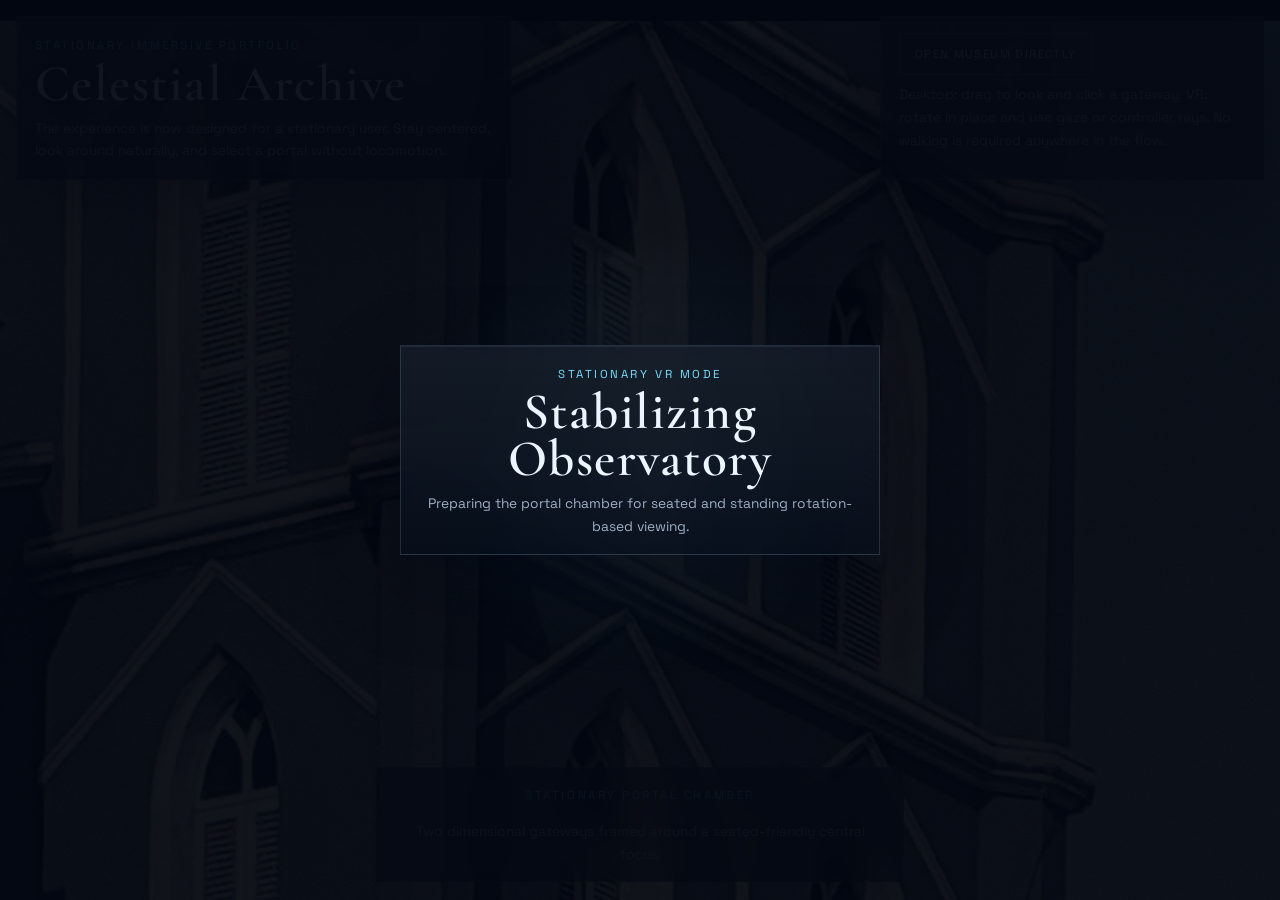
==== commit 2752ecda: "third update" ====
--- a/index.html
+++ b/index.html
@@ -5,6 +5,9 @@
     <meta name="viewport" content="width=device-width, initial-scale=1.0" />
     <title>Celestial Archive Portal</title>
     <script src="https://aframe.io/releases/1.7.0/aframe.min.js"></script>
+    <link rel="preload" href="assets/images/sky1.jpg" as="image" />
+    <link rel="preload" href="assets/images/lagos-close-detail.jpg" as="image" />
+    <link rel="preload" href="assets/images/ball-state-bell-tower-sky-view.jpg" as="image" />
     <link rel="prefetch" href="portfolio/portfolio.html" />
     <link rel="prefetch" href="resume/resume.html" />
     <link rel="prefetch" href="data.json" as="fetch" crossorigin="anonymous" />
@@ -17,6 +20,17 @@
     <link rel="stylesheet" href="home.css" />
   </head>
   <body>
+    <div id="bootScreen" class="boot-screen">
+      <div class="boot-panel">
+        <span class="eyebrow">Stationary VR Mode</span>
+        <h1>Stabilizing Observatory</h1>
+        <p>
+          Preparing the portal chamber for seated and standing rotation-based
+          viewing.
+        </p>
+      </div>
+    </div>
+
     <div id="nebulaTransition" class="nebula-transition" aria-hidden="true">
       <div class="nebula-cloud cloud-a"></div>
       <div class="nebula-cloud cloud-b"></div>
@@ -31,29 +45,31 @@
 
     <div class="hud">
       <div class="glass-panel brand-panel">
-        <span class="eyebrow">Immersive Portfolio</span>
+        <span class="eyebrow">Stationary Immersive Portfolio</span>
         <h1>Celestial Archive</h1>
         <p>
-          A cinematic observatory suspended above a star field. Choose a
-          gateway to enter the portfolio museum or the resume archive.
+          The experience is now designed for a stationary user. Stay centered,
+          look around naturally, and select a portal without locomotion.
         </p>
       </div>
 
       <div class="glass-panel guide-panel">
         <a class="ghost-link" href="portfolio/portfolio.html">Open museum directly</a>
         <p>
-          Desktop: drag to look, use WASD to drift, and click a gateway. VR:
-          gaze or controllers lock onto the luminous portal cores.
+          Desktop: drag to look and click a gateway. VR: rotate in place and use
+          gaze or controller rays. No walking is required anywhere in the flow.
         </p>
       </div>
     </div>
 
     <div class="scene-note">
-      <span class="eyebrow">Observatory Threshold</span>
-      <p>Layered portals, restrained glow, and spatial framing tuned for VR.</p>
+      <span class="eyebrow">Stationary Portal Chamber</span>
+      <p>Two dimensional gateways framed around a seated-friendly central focus.</p>
     </div>
 
     <script>
+      const bootScreen = document.getElementById("bootScreen");
+
       AFRAME.registerComponent("portal-interaction", {
         schema: {
           targetUrl: { type: "string" },
@@ -70,6 +86,7 @@
           this.basePosition = AFRAME.utils.coordinates.parse(
             this.el.getAttribute("position"),
           );
+          this.hasPrefetched = false;
 
           this.hitbox = this.el.querySelector(".portal-hitbox");
           this.preview = this.el.querySelector(".portal-preview");
@@ -79,8 +96,6 @@
           this.captions = [...this.el.querySelectorAll(".portal-caption")];
           this.lights = [...this.el.querySelectorAll(".portal-light")];
 
-          this.prefetchTarget();
-
           this.onMouseEnter = this.onMouseEnter.bind(this);
           this.onMouseLeave = this.onMouseLeave.bind(this);
           this.onClick = this.onClick.bind(this);
@@ -104,13 +119,12 @@
           this.el.removeEventListener("click", this.onClick);
         },
 
-        prefetchTarget: function () {
-          if (this.data.targetUrl) {
-            fetch(this.data.targetUrl, { credentials: "same-origin" }).catch(
-              () => {},
-            );
-          }
-
+        prefetchData: function () {
+          if (this.hasPrefetched) {
+            return;
+          }
+
+          this.hasPrefetched = true;
           fetch("data.json", { credentials: "same-origin" }).catch(() => {});
           fetch("resume/resume-data.json", {
             credentials: "same-origin",
@@ -118,6 +132,7 @@
         },
 
         onMouseEnter: function () {
+          this.prefetchData();
           this.syncPortalState("hover");
         },
 
@@ -159,25 +174,25 @@
 
         syncPortalState: function (state) {
           if (state === "hover") {
-            this.animatePortalLift(0.08, "1.035 1.035 1.035");
+            this.animatePortalLift(0.1, "1.04 1.04 1.04");
             this.setMaterialProps(this.cores, {
-              emissiveIntensity: 0.62,
-              opacity: 0.82,
+              emissiveIntensity: 0.68,
+              opacity: 0.84,
             });
             this.setMaterialProps(this.veils, {
-              opacity: 0.18,
-              emissiveIntensity: 0.68,
+              opacity: 0.2,
+              emissiveIntensity: 0.74,
             });
             this.setMaterialProps(this.rims, {
-              emissiveIntensity: 0.92,
-              opacity: 0.76,
+              emissiveIntensity: 0.98,
+              opacity: 0.78,
             });
             this.lights.forEach((light) => {
-              light.setAttribute("intensity", 1.1);
+              light.setAttribute("intensity", 1.2);
             });
             this.setTextColor(this.captions, "#f5fbff");
             if (this.preview) {
-              this.preview.setAttribute("material", "opacity", 0.46);
+              this.preview.setAttribute("material", "opacity", 0.54);
             }
             return;
           }
@@ -188,28 +203,28 @@
             opacity: 0.68,
           });
           this.setMaterialProps(this.veils, {
-            opacity: 0.1,
-            emissiveIntensity: 0.38,
+            opacity: 0.12,
+            emissiveIntensity: 0.4,
           });
           this.setMaterialProps(this.rims, {
-            emissiveIntensity: 0.46,
-            opacity: 0.42,
+            emissiveIntensity: 0.48,
+            opacity: 0.44,
           });
           this.lights.forEach((light) => {
-            light.setAttribute("intensity", 0.7);
+            light.setAttribute("intensity", 0.72);
           });
           this.setTextColor(this.captions, "#d8ebff");
           if (this.preview) {
-            this.preview.setAttribute("material", "opacity", 0.18);
-          }
-        },
-
-        fadeAmbientOut: function (duration = 950) {
+            this.preview.setAttribute("material", "opacity", 0.22);
+          }
+        },
+
+        fadeAmbientOut: function (duration = 820) {
           if (!this.ambientAudio) {
             return;
           }
 
-          const startVolume = this.ambientAudio.volume || 0.24;
+          const startVolume = this.ambientAudio.volume || 0.18;
           const startTime = performance.now();
 
           const step = (now) => {
@@ -248,15 +263,21 @@
 
           window.setTimeout(() => {
             window.location.href = this.data.targetUrl;
-          }, 2300);
-        },
+          }, 1900);
+        },
+      });
+
+      window.addEventListener("load", () => {
+        window.setTimeout(() => {
+          bootScreen.classList.add("is-hidden");
+        }, 320);
       });
     </script>
 
     <a-scene
       background="color: #030711"
-      fog="type: exponential; color: #04101d; density: 0.018"
-      renderer="colorManagement: true; physicallyCorrectLights: true"
+      fog="type: exponential; color: #04101b; density: 0.015"
+      renderer="colorManagement: true; physicallyCorrectLights: false"
       vr-mode-ui="enabled: true"
     >
       <a-assets>
@@ -276,7 +297,7 @@
         <audio
           id="ambientSound"
           src="assets/audio/ambient/dayOne.mp3"
-          preload="auto"
+          preload="metadata"
           loop
         ></audio>
       </a-assets>
@@ -284,245 +305,197 @@
       <a-sky src="#lagosPanorama" rotation="0 -90 0"></a-sky>
 
       <a-entity
-        sound="src: #ambientSound; autoplay: true; loop: true; volume: 0.24"
+        sound="src: #ambientSound; autoplay: true; loop: true; volume: 0.18"
       ></a-entity>
 
-      <a-light type="ambient" intensity="0.42" color="#cadfff"></a-light>
+      <a-light type="ambient" intensity="0.38" color="#cadfff"></a-light>
       <a-light
         type="directional"
-        intensity="0.48"
+        intensity="0.44"
         color="#86cfff"
         position="-4 7 2"
       ></a-light>
       <a-light
         type="directional"
-        intensity="0.22"
+        intensity="0.18"
         color="#7f8cff"
         position="4 3 -4"
       ></a-light>
 
-      <a-entity id="gatewayStage">
+      <a-entity id="portalChamber">
         <a-cylinder
-          position="0 -0.26 -6"
-          radius="6.8"
-          height="0.4"
+          position="0 -0.18 -4.8"
+          radius="7.2"
+          height="0.32"
           color="#050c15"
-          material="metalness: 0.18; roughness: 0.74"
+          material="metalness: 0.18; roughness: 0.78"
         ></a-cylinder>
 
-        <a-cylinder
-          position="0 -0.1 -6"
-          radius="5.15"
-          height="0.08"
-          color="#091321"
-          material="emissive: #0a2134; emissiveIntensity: 0.18"
-        ></a-cylinder>
-
         <a-ring
-          position="0 -0.05 -6"
+          position="0 -0.01 -4.8"
           rotation="-90 0 0"
-          radius-inner="3.95"
-          radius-outer="4.65"
+          radius-inner="4.1"
+          radius-outer="5.1"
           color="#071120"
-          material="emissive: #3cbcff; emissiveIntensity: 0.32; opacity: 0.86; transparent: true"
+          material="emissive: #3cbcff; emissiveIntensity: 0.3; opacity: 0.82; transparent: true"
         ></a-ring>
 
         <a-ring
-          position="0 0.01 -6"
+          position="0 0.01 -4.8"
           rotation="-90 0 0"
-          radius-inner="2.42"
-          radius-outer="2.54"
-          color="#a9e8ff"
-          material="emissive: #7adfff; emissiveIntensity: 0.6; opacity: 0.8; transparent: true"
+          radius-inner="2.08"
+          radius-outer="2.22"
+          color="#d3f1ff"
+          material="emissive: #7adfff; emissiveIntensity: 0.72; opacity: 0.88; transparent: true"
         ></a-ring>
 
+        <a-entity
+          geometry="primitive: torus; radius: 2.5; radiusTubular: 0.05"
+          position="0 2.55 -5.35"
+          scale="1 1.22 1"
+          rotation="0 0 90"
+          material="color: #9ae8ff; emissive: #6ed8ff; emissiveIntensity: 0.38; opacity: 0.34; transparent: true"
+          animation="property: rotation; to: 0 0 450; dur: 26000; loop: true; easing: linear"
+        ></a-entity>
+
+        <a-entity
+          geometry="primitive: torus; radius: 3.18; radiusTubular: 0.016"
+          position="0 2.55 -5.55"
+          scale="1 1.34 1"
+          rotation="0 0 90"
+          material="color: #d8f3ff; emissive: #b1edff; emissiveIntensity: 0.2; opacity: 0.18; transparent: true"
+        ></a-entity>
+
         <a-box
-          position="0 2.8 -8.4"
-          width="7.4"
-          height="6.3"
-          depth="0.35"
+          position="0 2.45 -7.6"
+          width="7.6"
+          height="4.8"
+          depth="0.3"
           color="#050d16"
-          material="opacity: 0.56; transparent: true; emissive: #061322; emissiveIntensity: 0.16"
+          material="opacity: 0.44; transparent: true; emissive: #061322; emissiveIntensity: 0.14"
         ></a-box>
 
-        <a-entity
-          geometry="primitive: torus; radius: 2.8; radiusTubular: 0.045"
-          position="0 2.95 -8.1"
-          scale="1 1.28 1"
-          rotation="0 0 90"
-          material="color: #9ae8ff; emissive: #6ed8ff; emissiveIntensity: 0.46; opacity: 0.42; transparent: true"
-          animation="property: rotation; to: 0 0 450; dur: 30000; loop: true; easing: linear"
-        ></a-entity>
-
-        <a-entity
-          geometry="primitive: torus; radius: 3.36; radiusTubular: 0.016"
-          position="0 2.95 -8.25"
-          scale="1 1.38 1"
-          rotation="0 0 90"
-          material="color: #d8f3ff; emissive: #b1edff; emissiveIntensity: 0.25; opacity: 0.2; transparent: true"
-        ></a-entity>
+        <a-text
+          value="Choose A Gateway"
+          position="0 4.18 -6.8"
+          align="center"
+          color="#ecf6ff"
+          width="7.2"
+          material="emissive: #d6efff; emissiveIntensity: 0.22"
+          shader="msdf"
+          font="https://raw.githubusercontent.com/etiennepinchon/aframe-fonts/master/fonts/cormorantgaramond/CormorantGaramond-Regular.json"
+          font-image="https://raw.githubusercontent.com/etiennepinchon/aframe-fonts/master/fonts/cormorantgaramond/CormorantGaramond-Regular.png"
+        ></a-text>
+
+        <a-text
+          value="Designed for a stationary viewer: stay centered and rotate naturally."
+          position="0 3.62 -6.7"
+          align="center"
+          color="#b3d3e8"
+          width="4.7"
+        ></a-text>
 
         <a-box
-          position="-4.65 2.1 -6.9"
-          width="0.24"
-          height="4.2"
-          depth="0.24"
-          color="#0a1422"
-          material="emissive: #15324d; emissiveIntensity: 0.2"
-        ></a-box>
-        <a-box
-          position="4.65 2.1 -6.9"
-          width="0.24"
-          height="4.2"
-          depth="0.24"
-          color="#0a1422"
-          material="emissive: #15324d; emissiveIntensity: 0.2"
-        ></a-box>
-
-        <a-box
-          position="-4.65 4.35 -6.9"
-          width="0.4"
-          height="0.16"
-          depth="0.4"
-          color="#b4eeff"
-          material="emissive: #7adfff; emissiveIntensity: 0.92"
-        ></a-box>
-        <a-box
-          position="4.65 4.35 -6.9"
-          width="0.4"
-          height="0.16"
-          depth="0.4"
-          color="#d6e8ff"
-          material="emissive: #96b3ff; emissiveIntensity: 0.68"
-        ></a-box>
-
-        <a-plane
-          position="0 0.02 -6"
-          rotation="-90 0 0"
-          width="1.1"
-          height="7.8"
-          color="#08121e"
-          material="emissive: #0d2f4f; emissiveIntensity: 0.42; opacity: 0.84; transparent: true"
-        ></a-plane>
-
-        <a-plane
-          position="0 0.03 -6"
+          position="0 0.02 -4.8"
           rotation="-90 0 0"
           width="0.12"
-          height="7.8"
+          height="6.2"
           color="#c7efff"
-          material="emissive: #7adfff; emissiveIntensity: 0.86; opacity: 0.86; transparent: true"
-        ></a-plane>
+          material="emissive: #7adfff; emissiveIntensity: 0.9; opacity: 0.86; transparent: true"
+        ></a-box>
       </a-entity>
 
       <a-entity
         id="portfolioPortal"
         portal-interaction="targetUrl: portfolio/portfolio.html"
-        position="-1.85 2.05 -5.55"
-        rotation="0 7 0"
-        animation__float="property: position; from: -1.85 2.01 -5.55; to: -1.85 2.09 -5.55; dur: 4200; easing: easeInOutSine; dir: alternate; loop: true"
+        position="-2.35 1.92 -4.6"
+        rotation="0 12 0"
+        animation__float="property: position; from: -2.35 1.88 -4.6; to: -2.35 1.98 -4.6; dur: 4200; easing: easeInOutSine; dir: alternate; loop: true"
       >
         <a-cylinder
-          position="0 -1.46 0"
-          radius="0.84"
+          position="0 -1.42 0"
+          radius="0.92"
           height="0.22"
           color="#08111d"
-          material="emissive: #16324f; emissiveIntensity: 0.26"
+          material="emissive: #16324f; emissiveIntensity: 0.24"
         ></a-cylinder>
 
         <a-box
           position="0 0 0"
-          width="1.9"
-          height="3.22"
-          depth="0.22"
+          width="2.12"
+          height="3.42"
+          depth="0.24"
           color="#07101a"
-          material="opacity: 0.52; transparent: true; emissive: #071a2a; emissiveIntensity: 0.18"
-        ></a-box>
-
-        <a-box
-          position="-0.92 0 0.12"
-          width="0.08"
-          height="3.12"
-          depth="0.3"
-          color="#c9f4ff"
-          material="emissive: #6ed8ff; emissiveIntensity: 0.46; opacity: 0.82; transparent: true"
-        ></a-box>
-        <a-box
-          position="0.92 0 0.12"
-          width="0.08"
-          height="3.12"
-          depth="0.3"
-          color="#c9f4ff"
-          material="emissive: #6ed8ff; emissiveIntensity: 0.46; opacity: 0.82; transparent: true"
+          material="opacity: 0.5; transparent: true; emissive: #071a2a; emissiveIntensity: 0.18"
         ></a-box>
 
         <a-entity
           class="portal-rim"
-          geometry="primitive: torus; radius: 1.14; radiusTubular: 0.038"
+          geometry="primitive: torus; radius: 1.24; radiusTubular: 0.04"
           position="0 0 0.18"
-          scale="0.74 1.21 0.74"
+          scale="0.76 1.24 0.76"
           rotation="0 0 90"
-          material="color: #84ddff; emissive: #6ed8ff; emissiveIntensity: 0.46; opacity: 0.42; transparent: true"
+          material="color: #84ddff; emissive: #6ed8ff; emissiveIntensity: 0.48; opacity: 0.44; transparent: true"
         ></a-entity>
 
         <a-entity
           class="portal-rim"
-          geometry="primitive: torus; radius: 1.34; radiusTubular: 0.016"
+          geometry="primitive: torus; radius: 1.42; radiusTubular: 0.016"
           position="0 0 0.14"
-          scale="0.76 1.34 0.76"
+          scale="0.78 1.38 0.78"
           rotation="0 0 90"
-          material="color: #d1f3ff; emissive: #b3ebff; emissiveIntensity: 0.28; opacity: 0.2; transparent: true"
-          animation="property: rotation; to: 0 0 450; dur: 24000; loop: true; easing: linear"
+          material="color: #d1f3ff; emissive: #b3ebff; emissiveIntensity: 0.24; opacity: 0.2; transparent: true"
+          animation="property: rotation; to: 0 0 450; dur: 22000; loop: true; easing: linear"
         ></a-entity>
 
         <a-plane
           class="portal-core"
-          width="1.34"
-          height="2.54"
+          width="1.42"
+          height="2.7"
           position="0 0 0.07"
           material="color: #06111d; transparent: true; opacity: 0.68; emissive: #15324f; emissiveIntensity: 0.34"
         ></a-plane>
 
         <a-plane
           class="portal-veil"
-          width="1.22"
-          height="2.34"
+          width="1.3"
+          height="2.5"
           position="0 0 0.1"
-          material="color: #87e3ff; transparent: true; opacity: 0.1; emissive: #6ed8ff; emissiveIntensity: 0.38"
+          material="color: #87e3ff; transparent: true; opacity: 0.12; emissive: #6ed8ff; emissiveIntensity: 0.4"
           animation="property: rotation; to: 0 0 3; dur: 4600; easing: easeInOutSine; dir: alternate; loop: true"
         ></a-plane>
 
         <a-plane
           class="portal-preview"
-          width="1.18"
-          height="2.18"
+          width="1.24"
+          height="2.32"
           position="0 0 0.11"
-          material="src: #portalMuseumImage; shader: flat; transparent: true; opacity: 0.18"
+          material="src: #portalMuseumImage; shader: flat; transparent: true; opacity: 0.22"
         ></a-plane>
 
         <a-entity position="0 0 0.16">
           <a-ring
             class="portal-rim"
-            radius-inner="0.44"
-            radius-outer="0.52"
+            radius-inner="0.46"
+            radius-outer="0.54"
             color="#9ce6ff"
-            material="transparent: true; opacity: 0.28; emissive: #7adfff; emissiveIntensity: 0.4"
-            animation="property: scale; from: 0.72 1.02 1; to: 1.06 1.22 1; dur: 3200; easing: easeOutQuad; loop: true"
+            material="transparent: true; opacity: 0.28; emissive: #7adfff; emissiveIntensity: 0.42"
+            animation="property: scale; from: 0.74 1.02 1; to: 1.08 1.24 1; dur: 3200; easing: easeOutQuad; loop: true"
           ></a-ring>
           <a-ring
             class="portal-rim"
-            radius-inner="0.44"
-            radius-outer="0.52"
+            radius-inner="0.46"
+            radius-outer="0.54"
             color="#9ce6ff"
-            material="transparent: true; opacity: 0.24; emissive: #7adfff; emissiveIntensity: 0.34"
-            animation="property: scale; from: 0.72 1.02 1; to: 1.06 1.22 1; dur: 3200; easing: easeOutQuad; delay: 1400; loop: true"
+            material="transparent: true; opacity: 0.22; emissive: #7adfff; emissiveIntensity: 0.34"
+            animation="property: scale; from: 0.74 1.02 1; to: 1.08 1.24 1; dur: 3200; easing: easeOutQuad; delay: 1400; loop: true"
           ></a-ring>
         </a-entity>
 
         <a-plane
           class="portal-hitbox clickable"
-          width="1.2"
-          height="2.16"
+          width="1.28"
+          height="2.28"
           position="0 0 0.12"
           material="transparent: true; opacity: 0.001"
         ></a-plane>
@@ -531,7 +504,7 @@
           class="portal-light"
           type="point"
           color="#75dbff"
-          intensity="0.7"
+          intensity="0.72"
           distance="7"
           position="0 0.6 1.4"
         ></a-light>
@@ -539,11 +512,11 @@
         <a-text
           class="portal-caption"
           value="Portfolio Museum"
-          position="0 -2.02 0.16"
+          position="0 -2.08 0.16"
           align="center"
           color="#d8ebff"
-          width="3.35"
-          material="emissive: #b9efff; emissiveIntensity: 0.44"
+          width="3.5"
+          material="emissive: #b9efff; emissiveIntensity: 0.34"
           shader="msdf"
           font="https://raw.githubusercontent.com/etiennepinchon/aframe-fonts/master/fonts/cormorantgaramond/CormorantGaramond-Regular.json"
           font-image="https://raw.githubusercontent.com/etiennepinchon/aframe-fonts/master/fonts/cormorantgaramond/CormorantGaramond-Regular.png"
@@ -551,122 +524,105 @@
 
         <a-text
           class="portal-caption"
-          value="Curated work in a luminous gallery"
-          position="0 -2.34 0.16"
+          value="Stationary surround gallery"
+          position="0 -2.42 0.16"
           align="center"
           color="#b9d8f1"
-          width="2.56"
+          width="2.7"
         ></a-text>
       </a-entity>
 
       <a-entity
         id="resumePortal"
         portal-interaction="targetUrl: resume/resume.html"
-        position="1.85 2.05 -5.55"
-        rotation="0 -7 0"
-        animation__float="property: position; from: 1.85 2.01 -5.55; to: 1.85 2.09 -5.55; dur: 4200; easing: easeInOutSine; dir: alternate; loop: true; delay: 520"
+        position="2.35 1.92 -4.6"
+        rotation="0 -12 0"
+        animation__float="property: position; from: 2.35 1.88 -4.6; to: 2.35 1.98 -4.6; dur: 4200; easing: easeInOutSine; dir: alternate; loop: true; delay: 520"
       >
         <a-cylinder
-          position="0 -1.46 0"
-          radius="0.84"
+          position="0 -1.42 0"
+          radius="0.92"
           height="0.22"
           color="#08111d"
-          material="emissive: #2a2f56; emissiveIntensity: 0.26"
+          material="emissive: #2a2f56; emissiveIntensity: 0.24"
         ></a-cylinder>
 
         <a-box
           position="0 0 0"
-          width="1.9"
-          height="3.22"
-          depth="0.22"
-          color="#08101c"
-          material="opacity: 0.52; transparent: true; emissive: #101833; emissiveIntensity: 0.18"
-        ></a-box>
-
-        <a-box
-          position="-0.92 0 0.12"
-          width="0.08"
-          height="3.12"
-          depth="0.3"
-          color="#e0ebff"
-          material="emissive: #9bb0ff; emissiveIntensity: 0.38; opacity: 0.82; transparent: true"
-        ></a-box>
-        <a-box
-          position="0.92 0 0.12"
-          width="0.08"
-          height="3.12"
-          depth="0.3"
-          color="#e0ebff"
-          material="emissive: #9bb0ff; emissiveIntensity: 0.38; opacity: 0.82; transparent: true"
+          width="2.12"
+          height="3.42"
+          depth="0.24"
+          color="#07101a"
+          material="opacity: 0.5; transparent: true; emissive: #101833; emissiveIntensity: 0.18"
         ></a-box>
 
         <a-entity
           class="portal-rim"
-          geometry="primitive: torus; radius: 1.14; radiusTubular: 0.038"
+          geometry="primitive: torus; radius: 1.24; radiusTubular: 0.04"
           position="0 0 0.18"
-          scale="0.74 1.21 0.74"
+          scale="0.76 1.24 0.76"
           rotation="0 0 90"
-          material="color: #b0c4ff; emissive: #90a8ff; emissiveIntensity: 0.46; opacity: 0.42; transparent: true"
+          material="color: #b0c4ff; emissive: #90a8ff; emissiveIntensity: 0.48; opacity: 0.44; transparent: true"
         ></a-entity>
 
         <a-entity
           class="portal-rim"
-          geometry="primitive: torus; radius: 1.34; radiusTubular: 0.016"
+          geometry="primitive: torus; radius: 1.42; radiusTubular: 0.016"
           position="0 0 0.14"
-          scale="0.76 1.34 0.76"
+          scale="0.78 1.38 0.78"
           rotation="0 0 90"
           material="color: #e2ecff; emissive: #b7c6ff; emissiveIntensity: 0.24; opacity: 0.18; transparent: true"
-          animation="property: rotation; to: 0 0 450; dur: 26000; loop: true; easing: linear"
+          animation="property: rotation; to: 0 0 450; dur: 24000; loop: true; easing: linear"
         ></a-entity>
 
         <a-plane
           class="portal-core"
-          width="1.34"
-          height="2.54"
+          width="1.42"
+          height="2.7"
           position="0 0 0.07"
           material="color: #070f1d; transparent: true; opacity: 0.68; emissive: #242f57; emissiveIntensity: 0.34"
         ></a-plane>
 
         <a-plane
           class="portal-veil"
-          width="1.22"
-          height="2.34"
+          width="1.3"
+          height="2.5"
           position="0 0 0.1"
-          material="color: #b6c7ff; transparent: true; opacity: 0.1; emissive: #96a9ff; emissiveIntensity: 0.38"
+          material="color: #b6c7ff; transparent: true; opacity: 0.12; emissive: #96a9ff; emissiveIntensity: 0.4"
           animation="property: rotation; to: 0 0 -3; dur: 4600; easing: easeInOutSine; dir: alternate; loop: true"
         ></a-plane>
 
         <a-plane
           class="portal-preview"
-          width="1.18"
-          height="2.18"
+          width="1.24"
+          height="2.32"
           position="0 0 0.11"
-          material="src: #portalResumeImage; shader: flat; transparent: true; opacity: 0.18"
+          material="src: #portalResumeImage; shader: flat; transparent: true; opacity: 0.22"
         ></a-plane>
 
         <a-entity position="0 0 0.16">
           <a-ring
             class="portal-rim"
-            radius-inner="0.44"
-            radius-outer="0.52"
+            radius-inner="0.46"
+            radius-outer="0.54"
             color="#c8d6ff"
-            material="transparent: true; opacity: 0.26; emissive: #a3b5ff; emissiveIntensity: 0.38"
-            animation="property: scale; from: 0.72 1.02 1; to: 1.06 1.22 1; dur: 3400; easing: easeOutQuad; loop: true"
+            material="transparent: true; opacity: 0.26; emissive: #a3b5ff; emissiveIntensity: 0.4"
+            animation="property: scale; from: 0.74 1.02 1; to: 1.08 1.24 1; dur: 3400; easing: easeOutQuad; loop: true"
           ></a-ring>
           <a-ring
             class="portal-rim"
-            radius-inner="0.44"
-            radius-outer="0.52"
+            radius-inner="0.46"
+            radius-outer="0.54"
             color="#c8d6ff"
             material="transparent: true; opacity: 0.22; emissive: #a3b5ff; emissiveIntensity: 0.32"
-            animation="property: scale; from: 0.72 1.02 1; to: 1.06 1.22 1; dur: 3400; easing: easeOutQuad; delay: 1500; loop: true"
+            animation="property: scale; from: 0.74 1.02 1; to: 1.08 1.24 1; dur: 3400; easing: easeOutQuad; delay: 1500; loop: true"
           ></a-ring>
         </a-entity>
 
         <a-plane
           class="portal-hitbox clickable"
-          width="1.2"
-          height="2.16"
+          width="1.28"
+          height="2.28"
           position="0 0 0.12"
           material="transparent: true; opacity: 0.001"
         ></a-plane>
@@ -675,7 +631,7 @@
           class="portal-light"
           type="point"
           color="#99adff"
-          intensity="0.7"
+          intensity="0.72"
           distance="7"
           position="0 0.6 1.4"
         ></a-light>
@@ -683,11 +639,11 @@
         <a-text
           class="portal-caption"
           value="Resume Archive"
-          position="0 -2.02 0.16"
+          position="0 -2.08 0.16"
           align="center"
           color="#d8ebff"
-          width="3.35"
-          material="emissive: #dce7ff; emissiveIntensity: 0.32"
+          width="3.5"
+          material="emissive: #dce7ff; emissiveIntensity: 0.28"
           shader="msdf"
           font="https://raw.githubusercontent.com/etiennepinchon/aframe-fonts/master/fonts/cormorantgaramond/CormorantGaramond-Regular.json"
           font-image="https://raw.githubusercontent.com/etiennepinchon/aframe-fonts/master/fonts/cormorantgaramond/CormorantGaramond-Regular.png"
@@ -695,16 +651,16 @@
 
         <a-text
           class="portal-caption"
-          value="An immersive professional timeline"
-          position="0 -2.34 0.16"
+          value="Rotating section observatory"
+          position="0 -2.42 0.16"
           align="center"
           color="#b9d8f1"
-          width="2.56"
+          width="2.7"
         ></a-text>
       </a-entity>
 
-      <a-entity id="rig" position="0 0 1.4">
-        <a-camera wasd-controls look-controls position="0 1.6 0">
+      <a-entity id="rig" position="0 0 0">
+        <a-camera look-controls position="0 1.6 0">
           <a-cursor
             fuse="true"
             fuse-timeout="1050"
--- a/home.css
+++ b/home.css
@@ -2,7 +2,6 @@
 
 :root {
   --bg-void: #030711;
-  --bg-deep: rgba(7, 16, 29, 0.78);
   --bg-panel: rgba(7, 16, 29, 0.66);
   --line-soft: rgba(160, 211, 255, 0.16);
   --line-strong: rgba(191, 235, 255, 0.28);
@@ -32,18 +31,25 @@
   inset: 0;
 }
 
-.hud {
-  position: fixed;
-  inset: 1rem 1rem auto 1rem;
-  z-index: 10;
-  display: flex;
-  justify-content: space-between;
-  gap: 1rem;
-  pointer-events: none;
-}
-
+.boot-screen {
+  position: fixed;
+  inset: 0;
+  z-index: 30;
+  display: grid;
+  place-items: center;
+  background:
+    radial-gradient(circle at center, rgba(133, 221, 255, 0.08), transparent 28%),
+    rgba(3, 7, 17, 0.94);
+  transition: opacity 420ms ease, visibility 420ms ease;
+}
+
+.boot-screen.is-hidden {
+  opacity: 0;
+  visibility: hidden;
+}
+
+.boot-panel,
 .glass-panel {
-  padding: 1rem 1.1rem 1.05rem;
   border: 1px solid var(--line-soft);
   background:
     linear-gradient(180deg, rgba(255, 255, 255, 0.05), transparent),
@@ -54,12 +60,53 @@
   backdrop-filter: blur(18px);
 }
 
+.boot-panel {
+  width: min(30rem, calc(100vw - 2rem));
+  padding: 1rem 1.1rem 1.05rem;
+  text-align: center;
+}
+
+.boot-panel h1,
+.brand-panel h1 {
+  margin: 0;
+  font-family: "Cormorant Garamond", serif;
+  font-size: clamp(2.1rem, 4vw, 3.4rem);
+  font-weight: 600;
+  letter-spacing: 0.03em;
+  line-height: 0.92;
+}
+
+.boot-panel p,
+.brand-panel p,
+.guide-panel p,
+.scene-note p {
+  margin: 0.55rem 0 0;
+  color: var(--text-muted);
+  font-size: 0.86rem;
+  line-height: 1.65;
+}
+
+.hud {
+  position: fixed;
+  inset: 1rem 1rem auto 1rem;
+  z-index: 10;
+  display: flex;
+  justify-content: space-between;
+  gap: 1rem;
+  pointer-events: none;
+}
+
+.brand-panel,
+.guide-panel {
+  padding: 1rem 1.1rem 1.05rem;
+}
+
 .brand-panel {
-  width: min(30rem, calc(100vw - 2rem));
+  width: min(31rem, calc(100vw - 2rem));
 }
 
 .guide-panel {
-  width: min(23rem, calc(100vw - 2rem));
+  width: min(24rem, calc(100vw - 2rem));
 }
 
 .eyebrow {
@@ -69,24 +116,6 @@
   font-size: 0.72rem;
   letter-spacing: 0.22em;
   text-transform: uppercase;
-}
-
-.brand-panel h1 {
-  margin: 0;
-  font-family: "Cormorant Garamond", serif;
-  font-size: clamp(2.1rem, 4vw, 3.4rem);
-  font-weight: 600;
-  letter-spacing: 0.03em;
-  line-height: 0.92;
-}
-
-.brand-panel p,
-.guide-panel p,
-.scene-note p {
-  margin: 0.55rem 0 0;
-  color: var(--text-muted);
-  font-size: 0.86rem;
-  line-height: 1.65;
 }
 
 .ghost-link {
@@ -120,7 +149,7 @@
   left: 50%;
   bottom: 1.15rem;
   z-index: 10;
-  width: min(30rem, calc(100vw - 2rem));
+  width: min(33rem, calc(100vw - 2rem));
   padding: 0.95rem 1.1rem;
   transform: translateX(-50%);
   border: 1px solid var(--line-soft);
@@ -266,7 +295,8 @@
   }
 
   .brand-panel,
-  .guide-panel {
+  .guide-panel,
+  .boot-panel {
     width: auto;
   }
 
